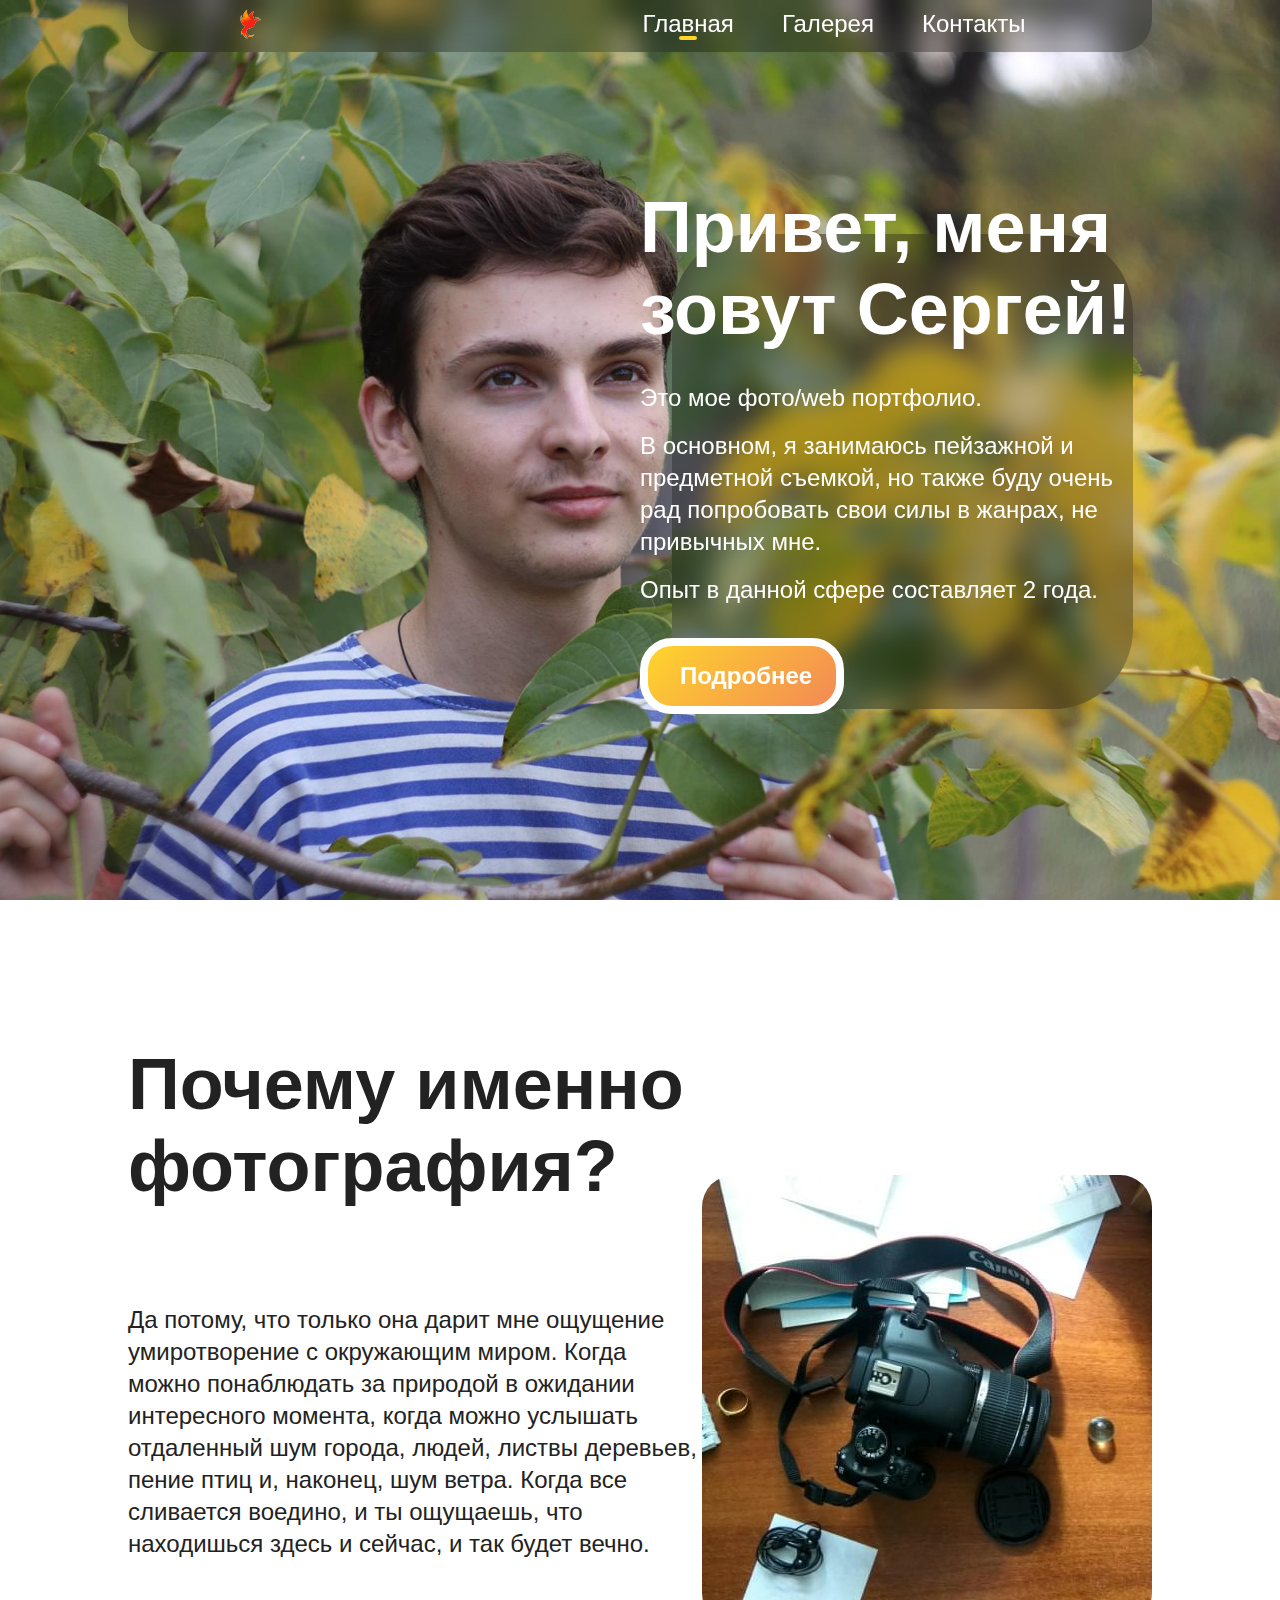
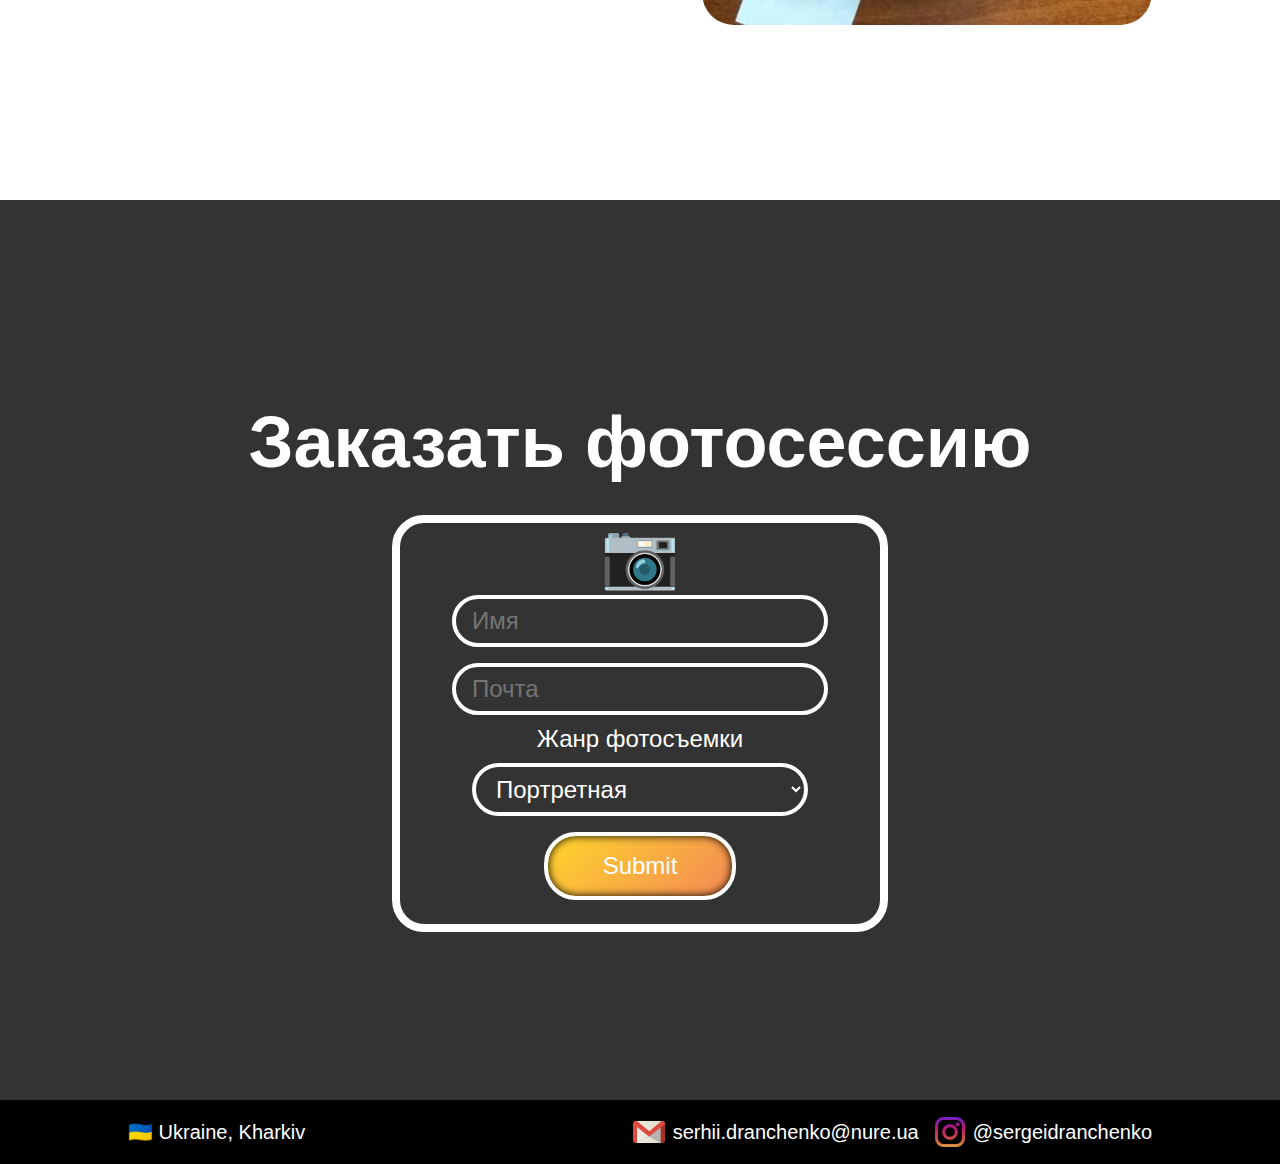
==== index.html @ 02933b22 "Full desktop index.html with one style.css and script.js" ====
<!DOCTYPE html>
<html lang="en">

<head>
    <meta charset="UTF-8">
    <meta http-equiv="X-UA-Compatible" content="IE=edge">
    <meta name="viewport" content="width=device-width, initial-scale=1.0">
    <title>Sergei Dranchenko | Portfolio</title>
    <link rel="stylesheet" href="./src/style/style.css">
    <link rel="stylesheet" href="./src/style/reset.css">
</head>

<body>
    <div class="page">
        <header class="header">
            <div class="container">
                <div class="header--wrap">
                    <div class="header--logo">
                        <img src="./src/img/components/header/logo.png" alt="logo">
                    </div>
                    <nav class="header--nav">
                        <ul class="nav--list">
                            <li class="nav--item"><a href="./index.html">Главная</a>
                                <div class="lol"></div>
                            </li>
                            <li class="nav--item"><a href="./gallery.html">Галерея</a></li>
                            <li class="nav--item"><a href="./contacts.html">Контакты</a></li>
                        </ul>
                    </nav>
                </div>
            </div>
        </header>
        <main class="main">
            <section class="preview">
                <div class="container">
                    <div class="preview--content">
                        <div class="preview--wrap">
                            <div class="preview--title title">
                                <h1>Привет, меня зовут Сергей!</h1>
                            </div>
                            <div class="preview--text">
                                <p>Это мое фото/web портфолио.</p>
                                <p>
                                    В основном, я занимаюсь пейзажной и предметной съемкой, но также буду очень рад
                                    попробовать свои силы в жанрах, не привычных мне.
                                </p>
                                <p>Опыт в данной сфере составляет 2 года.</p>
                            </div>
                            <button class="preview--btn btn">
                                Подробнее
                            </button>
                            <div class="preview--background"></div>
                        </div>
                    </div>
                </div>
            </section>
            <section class="section">
                <div class="container">
                    <div class="section--content content">
                        <div class="section--title title">
                            <h1>Почему именно фотография?</h1>
                        </div>
                        <div class="section--information">
                            <div class="section--text">
                                <p>
                                    Да потому, что только она дарит мне ощущение умиротворение с окружающим миром. Когда
                                    можно понаблюдать за природой в ожидании интересного момента, когда можно услышать
                                    отдаленный шум города, людей, листвы деревьев, пение птиц и, наконец, шум ветра.
                                    Когда все сливается воедино, и ты ощущаешь, что находишься здесь и сейчас, и так
                                    будет вечно.
                                </p>
                            </div>
                            <div class="section--img">
                                <img class="img" src="./src/img/index/canon.jpg" alt="photocamera">
                            </div>
                        </div>
                    </div>
                </div>
            </section>
            <section class="application section">
                <div class="container">
                    <div class="application--content content">
                        <div class="application--title title">
                            <h1>Заказать фотосессию</h1>
                        </div>
                        <div class="application--information">
                            <form action="Post" class="form">
                                <div class="form--img">
                                    <span>📷</span>
                                </div>
                                <input type="text" class="form--item" id="name" placeholder="Имя">
                                <input type="text" class="form--item" id="email" placeholder="Почта">
                                <label for="photoType">Жанр фотосъемки</label>
                                <select class="form--item" name="photoType" id="photoType">
                                    <option value="Portrait" selected="">Портретная</option>
                                    <option value="Commercial">Рекламная</option>
                                    <option value="Family">Семейная</option>
                                    <option value="Wedding">Свадебная</option>
                                    <option value="Product-Food">Предмнетная / Фуд</option>
                                    <option value="Architectural">Архитектурная</option>
                                    <option value="Landscape">Пейзажная</option>
                                    <option value="Pet">Домашние питомцы</option>
                                </select>
                                <input type="submit" class="form--item">
                            </form>
                        </div>
                    </div>
                </div>
            </section>
        </main>
        <footer class="footer">
            <div class="container">
                <div class="footer--wrap">
                    <div class="footer--location">
                        <span>🇺🇦 Ukraine, Kharkiv</span>
                    </div>
                    <div class="footer--social">
                        <a href="mailto:serhii.dranchenko@nure.ua?subject=Заказ%20фотосесии" class="social--item">
                            <img src="./src/img/components/footer/gmail1.png" alt="gmail">
                            <span>serhii.dranchenko@nure.ua</span>
                        </a>
                        <a href="https://www.instagram.com/sergeidranchenko/" class="social--item">
                            <img src="./src/img/components/footer/instagram1.png" alt="instagram">
                            <span>@sergeidranchenko</span>
                        </a>


                    </div>
                </div>
            </div>
        </footer>
    </div>
</body>
<script src="./src/script/script.js"></script>

</html>
---- src/style/style.css ----
/* Page */
.page {
    position: relative;
    font-family: -apple-system, BlinkMacSystemFont, Segoe UI, Roboto, Oxygen, Ubuntu, Cantarell, Open Sans, Helvetica Neue, sans-serif;
    font-size: 1.5rem;
    /* color: black; */
    line-height: 2rem;
}

/* Constants */
.container {
    width: 80%;
    margin: 0 auto;
}

.content {
    padding: 4rem 0 2rem 0;
}

.section {
    min-height: 100vh;
    display: flex;
    align-items: center;
}

.title {
    font-size: 4.5rem;
    font-weight: 700;
    /* margin-bottom: 3rem; */
    line-height: normal;
}

.btn {
    color: inherit;
    font-weight: 600;
    width: 12.75rem;
    background: none;
    border: 0.5rem solid white;
    border-radius: 2rem;
    padding: 1rem 2rem;
}

a {
    color: inherit;
    text-decoration: none;
}

.img {
    border-radius: 2rem;
}

.lol {
    position: relative;
    height: 0.25rem;
    border-radius: 2rem;
    opacity: 1;
    margin: -0.25rem auto 0;
    width: 20%;
    background: #FFD52C;

    transition: all 0.3s cubic-bezier(0.72, -0.26, 0.3, 1.25);
}

/* Header */
.header {
    z-index: 1;
    position: fixed;
    width: 80%;
    left: 10%;
    border-radius: 0 0 2rem 2rem;
    background: rgba(0, 0, 0, 0.25);
    backdrop-filter: blur(0.75rem);
}

.header--wrap {
    display: flex;
    flex-direction: row;
    justify-content: space-between;
    align-items: center;
    margin: 0.25rem 0 0.5rem 0;
}

.header--nav {
    color: white;
}

.nav--list {
    display: flex;
    flex-direction: row;
}

.nav--item {
    position: relative;
    margin: 0 1.5rem;

    transition: all 0.3s linear;
}

.nav--item:hover {
    color: #FFD52C;
}

.nav--item:hover>.lol {
    width: 100%;
}

/* .nav--item:hover::after {
    opacity: 1;
    width: 100%;
}

.nav--item::after {
    position: absolute;
    content: ' ';
    height: 0.25rem;
    bottom: 0;
    left: 0;
    border-radius: 2rem;
    opacity: 0;
    width: 0%;
    background: #FFD52C;

    transition: all 0.3s linear;
} */

/* Content */
/* Preview */
.preview {
    min-height: 100vh;
    display: flex;
    align-items: center;
    background-image: url("../img/index/main.jpg");
    background-repeat: no-repeat;
    background-attachment: fixed;
    background-size: cover;
    background-position: 50%;

    color: white;
}

.preview--content {
    width: 100%;
    height: 100%;
    display: flex;
    align-items: center;
    justify-content: flex-end;
}

.preview--wrap {
    z-index: 0;
    position: relative;
    width: 32rem;
}

/* Experiment */
.preview--wrap::after {
    content: ' ';
    color: black;
    background: rgba(0, 0, 0, 0.25);
    border-radius: 5rem;
}

.preview--background {
    z-index: -1;
    position: absolute;
    top: 3rem;
    left: 2rem;
    height: 90%;
    width: 90%;
    color: black;
    background: rgba(0, 0, 0, 0.25);
    border-radius: 5rem;
    backdrop-filter: blur(0.75rem);
    transition: all 0.1s ease;
}

.preview--text {
    margin: 2rem 0;
}

.preview--text>p {
    margin: 1rem 0;
}

.preview--btn {
    background: linear-gradient(316deg, #e46f4b, #e73c7e, #FFD52C);
    background-size: 400% 400%;
    animation: gradient 15s ease infinite;
    /* -webkit-transition: background 0.8s linear, width 0.5s cubic-bezier(0.74, -0.37, 0.53, 0.96);
    transition: background 0.8s linear, width 0.5s cubic-bezier(0.74, -0.37, 0.53, 0.96); */
    transition: width 0.5s cubic-bezier(0.74, -0.37, 0.53, 0.96);
    ;
}

.preview--btn:hover {
    /* background: #FFD52C; */
    width: 80%;
}

/* Section */
.section--title {
    margin-bottom: 2rem;
}

.section--information {
    display: flex;
    flex-direction: row;
    justify-content: space-around;
    align-items: center;
}

.section--text {
    position: relative;
    top: -2rem;
}

.section--img {
    position: relative;
    top: -4rem;
}

/* Application */
.application {
    color: white;
    background-color: #333333;
}

.application--title {
    margin-bottom: 2rem;
    text-align: center;
}

.form {
    position: relative;
    margin: 0 auto;
    /* width: 60%; */
    width: 30rem;
    display: flex;
    flex-direction: column;
    align-items: center;
    padding: 1rem 0;
    border: 0.5rem solid white;
    border-radius: 2rem;
}

.form--img {
    height: 3rem;
    font-size: 4rem;
    transition: all 0.3s ease-in-out;
}

.form--img:hover {
    transform: rotate(15deg);
}

.form--item {
    width: 70%;
    margin: 0.5rem 0;
    padding: 0.5rem 1rem;
}

.form>input,
.form>select {
    color: inherit;
    background: transparent;
    border: 0.25rem solid white;
    border-radius: 2rem;
}

.form--item:last-child {
    width: 40%;
    padding: 1rem 0;
    background: linear-gradient(316deg, #e46f4b, #e73c7e, #FFD52C);
    background-size: 400% 400%;
    animation: gradient 15s ease infinite;
    transition: border 0.8s linear;
    box-shadow: inset 0 0 0.5rem #000;
}

@keyframes gradient {
    0% {
        background-position: 0% 50%;
    }

    50% {
        background-position: 100% 50%;
    }

    100% {
        background-position: 0% 50%;
    }
}

.form--item:last-child:hover {
    border: 0.25rem solid #FFD52C;
}

/* Footer */
.footer {
    color: white;
    font-size: 1.25rem;
    background: #000;
}

.footer--wrap {
    display: flex;
    flex-direction: row;
    justify-content: space-between;
    align-items: center;
    padding: 1rem 0;
}

.footer--social {
    display: flex;
    flex-direction: row;
    align-items: center;
}

.social--item {
    display: flex;
    align-items: center;
    margin-left: 1rem;
}

.social--item>img {
    margin-right: 0.5rem;
}
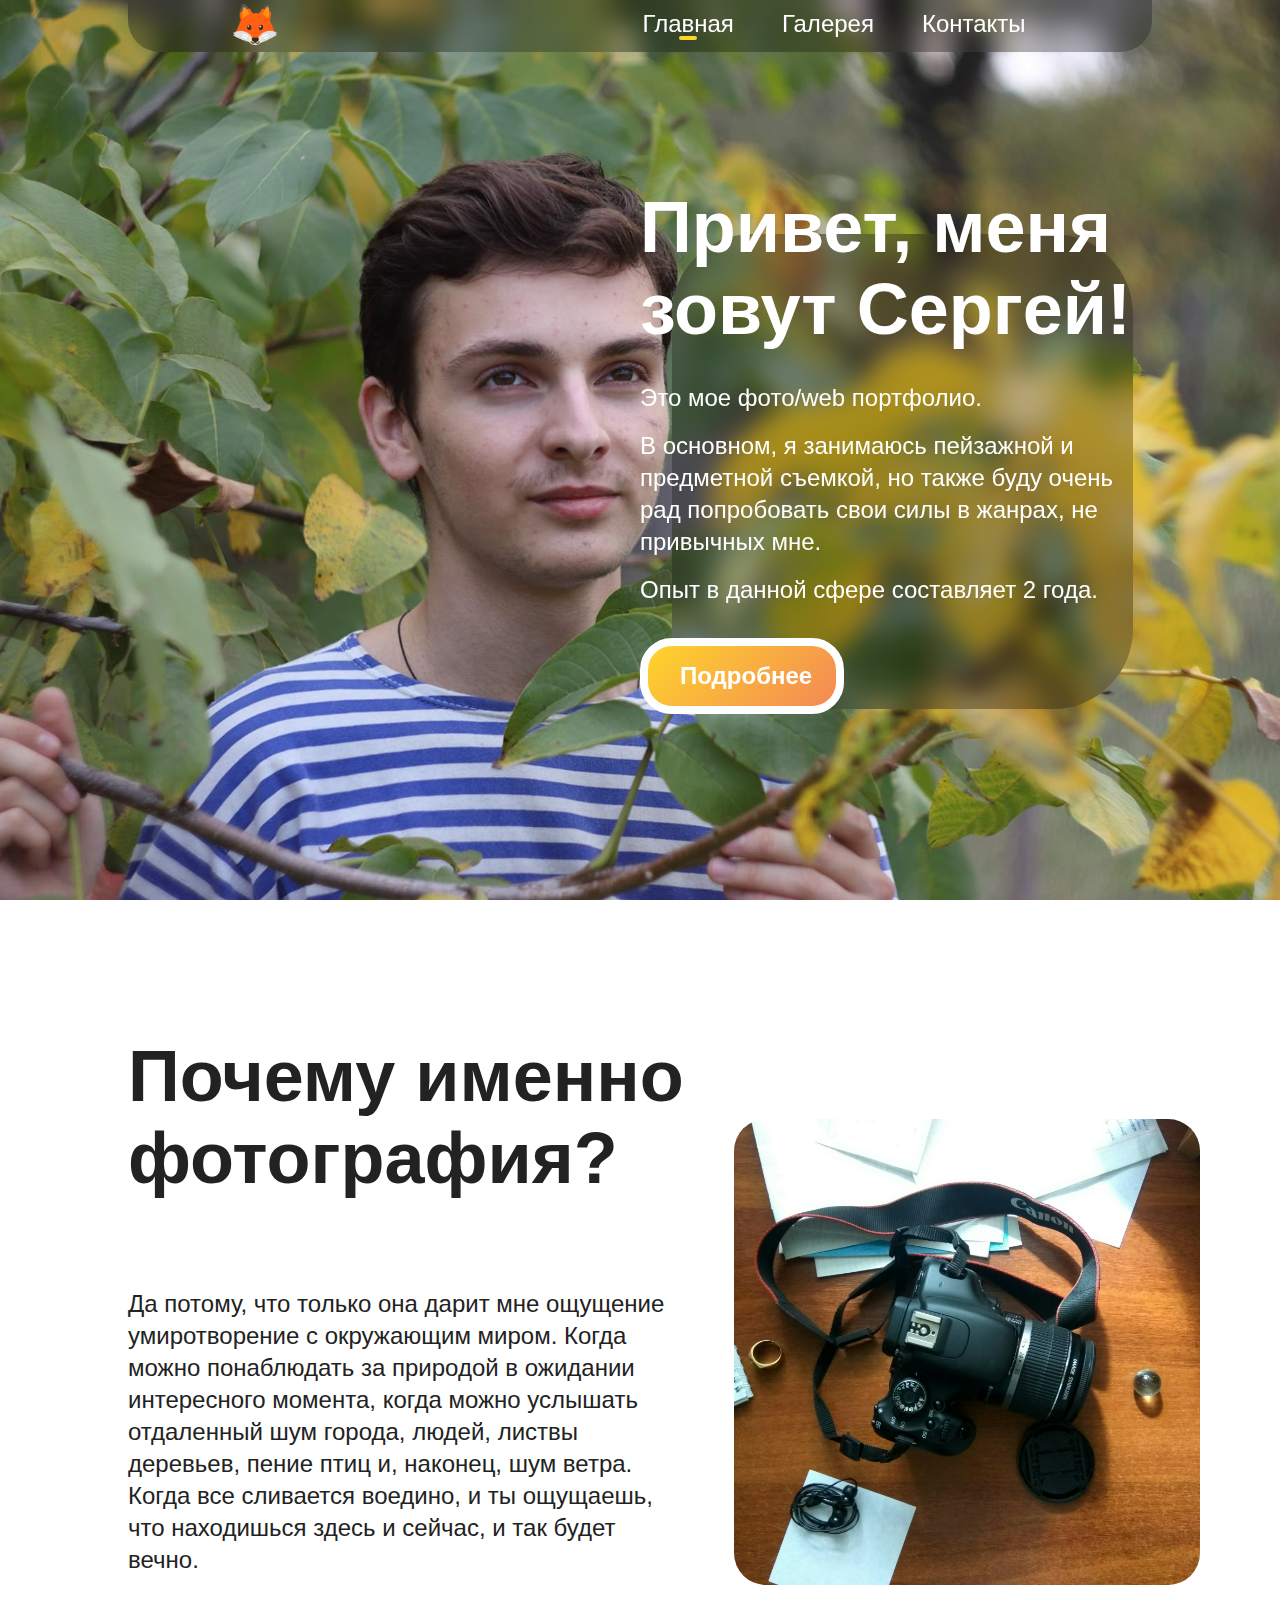
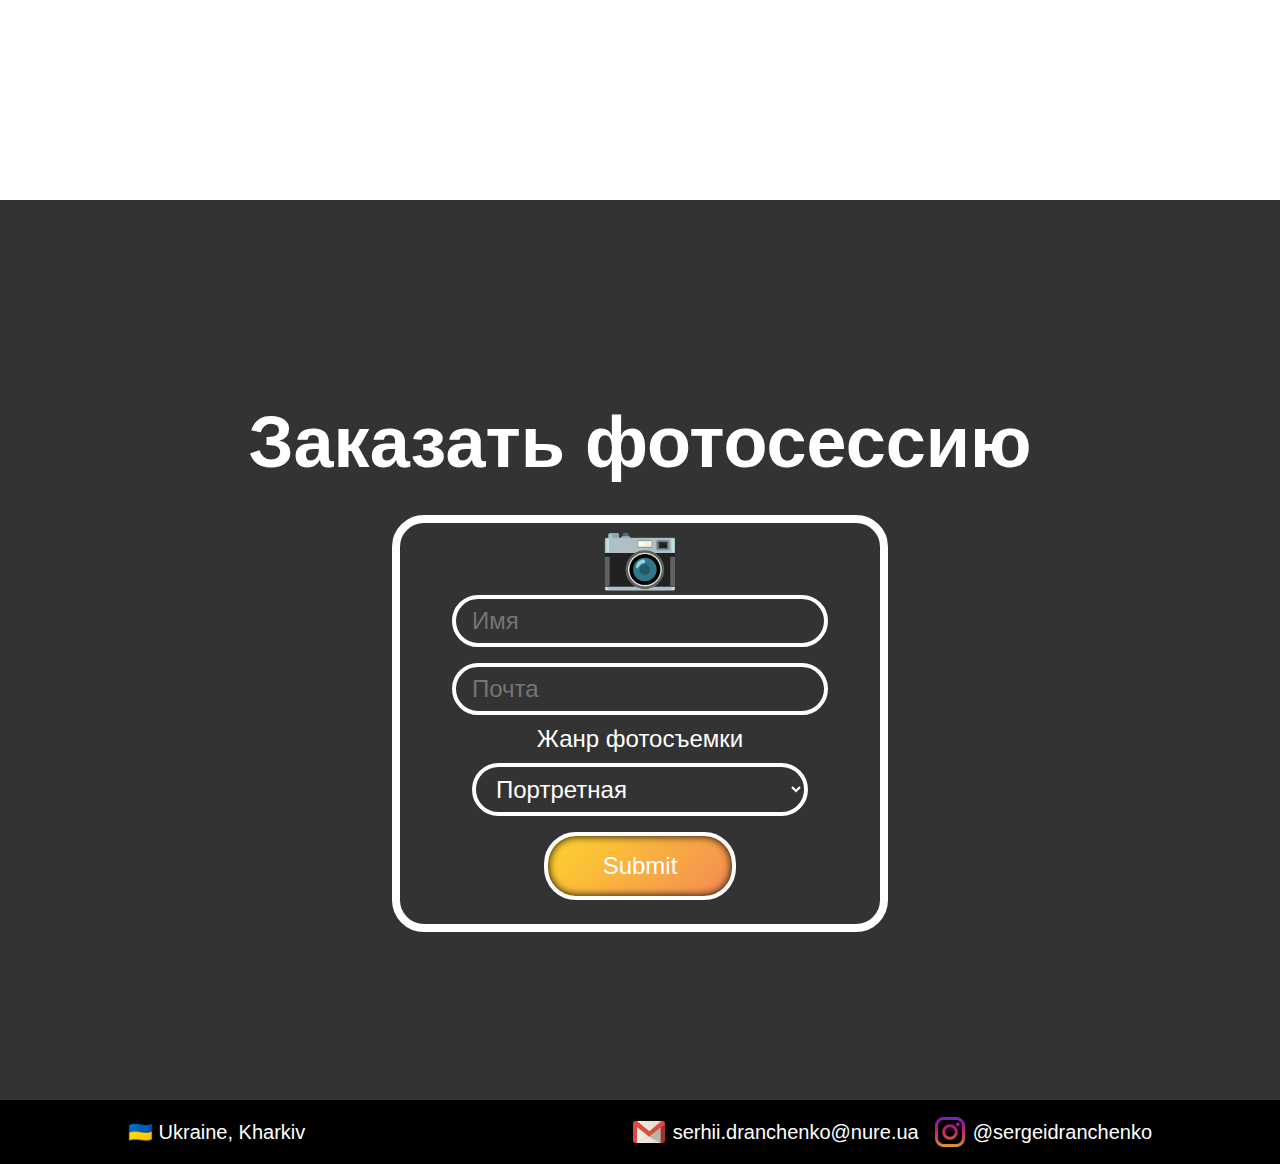
==== commit c374ef63: "1. Divide style.css on groups(components & *.html) 2. Create "Gallery" page 3. Add "Clock" pet-proje" ====
--- a/index.html
+++ b/index.html
@@ -6,8 +6,14 @@
     <meta http-equiv="X-UA-Compatible" content="IE=edge">
     <meta name="viewport" content="width=device-width, initial-scale=1.0">
     <title>Sergei Dranchenko | Portfolio</title>
-    <link rel="stylesheet" href="./src/style/style.css">
+    <link rel="stylesheet" href="./src/style/index.css">
     <link rel="stylesheet" href="./src/style/reset.css">
+    <link rel="stylesheet" href="./src/style/constants.css">
+    <link rel="stylesheet" href="./src/style/header.css">
+    <link rel="stylesheet" href="./src/style/footer.css">
+    <link rel="stylesheet" href="./src/style/section.css">
+    <link rel="stylesheet" href="./src/style/application.css">
+    <link rel="stylesheet" href="./src/style/animations.css">
 </head>
 
 <body>
@@ -16,12 +22,13 @@
             <div class="container">
                 <div class="header--wrap">
                     <div class="header--logo">
-                        <img src="./src/img/components/header/logo.png" alt="logo">
+                        <p>🦊</p>
                     </div>
                     <nav class="header--nav">
                         <ul class="nav--list">
-                            <li class="nav--item"><a href="./index.html">Главная</a>
-                                <div class="lol"></div>
+                            <li class="nav--item">
+                                <a href="./index.html">Главная</a>
+                                <div class="current"></div>
                             </li>
                             <li class="nav--item"><a href="./gallery.html">Галерея</a></li>
                             <li class="nav--item"><a href="./contacts.html">Контакты</a></li>
--- a/src/style/index.css
+++ b/src/style/index.css
@@ -0,0 +1,62 @@
+/* Content */
+/* Preview */
+.preview {
+    min-height: 100vh;
+    display: flex;
+    align-items: center;
+    background-image: url("../img/index/main.jpg");
+    background-repeat: no-repeat;
+    background-attachment: fixed;
+    background-size: cover;
+    background-position: 50%;
+
+    color: white;
+}
+
+.preview--content {
+    width: 100%;
+    height: 100%;
+    display: flex;
+    align-items: center;
+    justify-content: flex-end;
+}
+
+.preview--wrap {
+    z-index: 0;
+    position: relative;
+    width: 32rem;
+}
+
+.preview--background {
+    z-index: -1;
+    position: absolute;
+    top: 3rem;
+    left: 2rem;
+    height: 90%;
+    width: 90%;
+    color: black;
+    background: rgba(0, 0, 0, 0.25);
+    border-radius: 5rem;
+    backdrop-filter: blur(0.75rem);
+    transition: all 0.1s ease;
+}
+
+.preview--text {
+    margin: 2rem 0;
+}
+
+.preview--text>p {
+    margin: 1rem 0;
+}
+
+.preview--btn {
+    width: 12.75rem;
+    background: linear-gradient(316deg, #e46f4b, #e73c7e, #FFD52C);
+    background-size: 400% 400%;
+    animation: gradient 15s ease infinite;
+    transition: width 0.5s cubic-bezier(0.74, -0.37, 0.53, 0.96);
+}
+
+.preview--btn:hover {
+    width: 80%;
+}--- a/src/style/constants.css
+++ b/src/style/constants.css
@@ -0,0 +1,56 @@
+/* Page */
+.page {
+    position: relative;
+    font-family: -apple-system, BlinkMacSystemFont, Segoe UI, Roboto, Oxygen, Ubuntu, Cantarell, Open Sans, Helvetica Neue, sans-serif;
+    font-size: 1.5rem;
+    line-height: 2rem;
+}
+
+/* Constants */
+.container {
+    width: 80%;
+    margin: 0 auto;
+}
+
+.content {
+    padding: 4rem 0 2rem 0;
+}
+
+.title {
+    font-size: 4.5rem;
+    font-weight: 700;
+    /* margin-bottom: 3rem; */
+    line-height: normal;
+}
+
+.btn {
+    color: inherit;
+    font-weight: 600;
+    border: 0.5rem solid white;
+    border-radius: 2rem;
+    padding: 1rem 2rem;
+}
+
+a {
+    color: inherit;
+    text-decoration: none;
+}
+
+.img {
+    border-radius: 2rem;
+    width: 100%;
+    height: 100%;
+    object-fit: contain;
+}
+
+.current {
+    position: relative;
+    height: 0.25rem;
+    border-radius: 2rem;
+    opacity: 1;
+    margin: -0.25rem auto 0;
+    width: 20%;
+    background: #FFD52C;
+
+    transition: all 0.3s cubic-bezier(0.72, -0.26, 0.3, 1.25);
+}--- a/src/style/header.css
+++ b/src/style/header.css
@@ -0,0 +1,47 @@
+/* Header */
+.header {
+    z-index: 1;
+    position: fixed;
+    width: 80%;
+    left: 10%;
+    border-radius: 0 0 2rem 2rem;
+    background: rgba(0, 0, 0, 0.25);
+    backdrop-filter: blur(0.75rem);
+}
+
+.header--wrap {
+    display: flex;
+    flex-direction: row;
+    justify-content: space-between;
+    align-items: center;
+    margin: 0.25rem 0 0.5rem 0;
+}
+
+.header--logo>p {
+    padding: 0.25rem 0;
+    font-size: 2.5rem;
+}
+
+.header--nav {
+    color: white;
+}
+
+.nav--list {
+    display: flex;
+    flex-direction: row;
+}
+
+.nav--item {
+    position: relative;
+    margin: 0 1.5rem;
+
+    transition: all 0.3s linear;
+}
+
+.nav--item:hover {
+    color: #FFD52C;
+}
+
+.nav--item:hover>.current {
+    width: 100%;
+}--- a/src/style/footer.css
+++ b/src/style/footer.css
@@ -0,0 +1,30 @@
+/* Footer */
+.footer {
+    color: white;
+    font-size: 1.25rem;
+    background: #000;
+}
+
+.footer--wrap {
+    display: flex;
+    flex-direction: row;
+    justify-content: space-between;
+    align-items: center;
+    padding: 1rem 0;
+}
+
+.footer--social {
+    display: flex;
+    flex-direction: row;
+    align-items: center;
+}
+
+.social--item {
+    display: flex;
+    align-items: center;
+    margin-left: 1rem;
+}
+
+.social--item>img {
+    margin-right: 0.5rem;
+}--- a/src/style/section.css
+++ b/src/style/section.css
@@ -0,0 +1,28 @@
+/* Section */
+.section {
+    min-height: 100vh;
+    display: flex;
+    align-items: center;
+}
+
+.section--title {
+    margin-bottom: 2rem;
+}
+
+.section--information {
+    display: flex;
+    flex-direction: row;
+    justify-content: space-around;
+    align-items: center;
+}
+
+.section--text {
+    position: relative;
+    top: -2rem;
+}
+
+.section--img {
+    position: relative;
+    top: -7rem;
+    left: 3rem;
+}--- a/src/style/application.css
+++ b/src/style/application.css
@@ -0,0 +1,61 @@
+/* Application */
+.application {
+    color: white;
+    background-color: #333333;
+}
+
+.application--title {
+    margin-bottom: 2rem;
+    text-align: center;
+}
+
+.form {
+    position: relative;
+    margin: 0 auto;
+    /* width: 60%; */
+    width: 30rem;
+    display: flex;
+    flex-direction: column;
+    align-items: center;
+    padding: 1rem 0;
+    border: 0.5rem solid white;
+    border-radius: 2rem;
+}
+
+.form--img {
+    height: 3rem;
+    font-size: 4rem;
+    transition: all 0.3s ease-in-out;
+}
+
+.form--img:hover {
+    transform: rotate(15deg);
+}
+
+.form--item {
+    width: 70%;
+    margin: 0.5rem 0;
+    padding: 0.5rem 1rem;
+}
+
+.form>input,
+.form>select {
+    color: inherit;
+    background: transparent;
+    border: 0.25rem solid white;
+    border-radius: 2rem;
+}
+
+.form--item:last-child {
+    width: 40%;
+    padding: 1rem 0;
+    background: linear-gradient(316deg, #e46f4b, #e73c7e, #FFD52C);
+    background-size: 400% 400%;
+    animation: gradient 15s ease infinite;
+    transition: border 0.8s linear;
+    box-shadow: inset 0 0 0.5rem #000;
+}
+
+.form--item:last-child:hover {
+    border: 0.25rem solid #FFD52C;
+}--- a/src/style/animations.css
+++ b/src/style/animations.css
@@ -0,0 +1,13 @@
+@keyframes gradient {
+    0% {
+        background-position: 0% 50%;
+    }
+
+    50% {
+        background-position: 100% 50%;
+    }
+
+    100% {
+        background-position: 0% 50%;
+    }
+}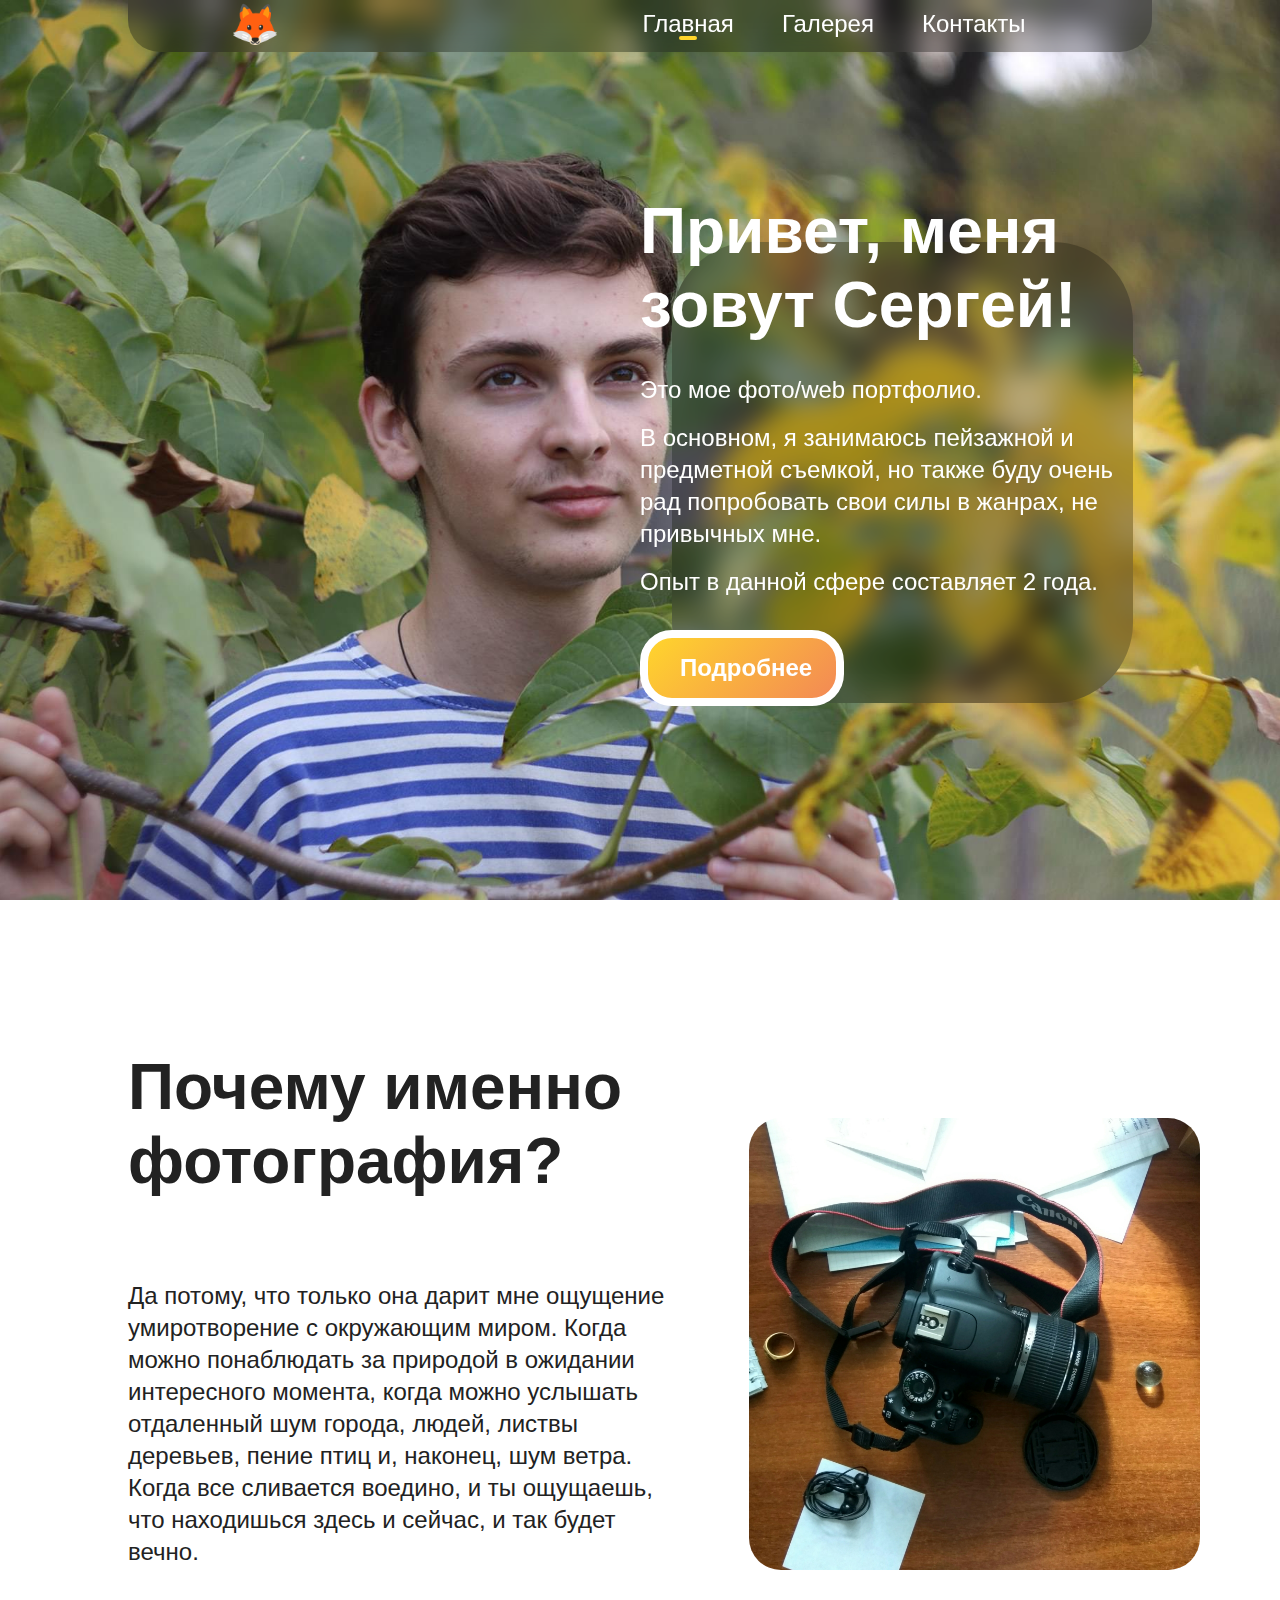
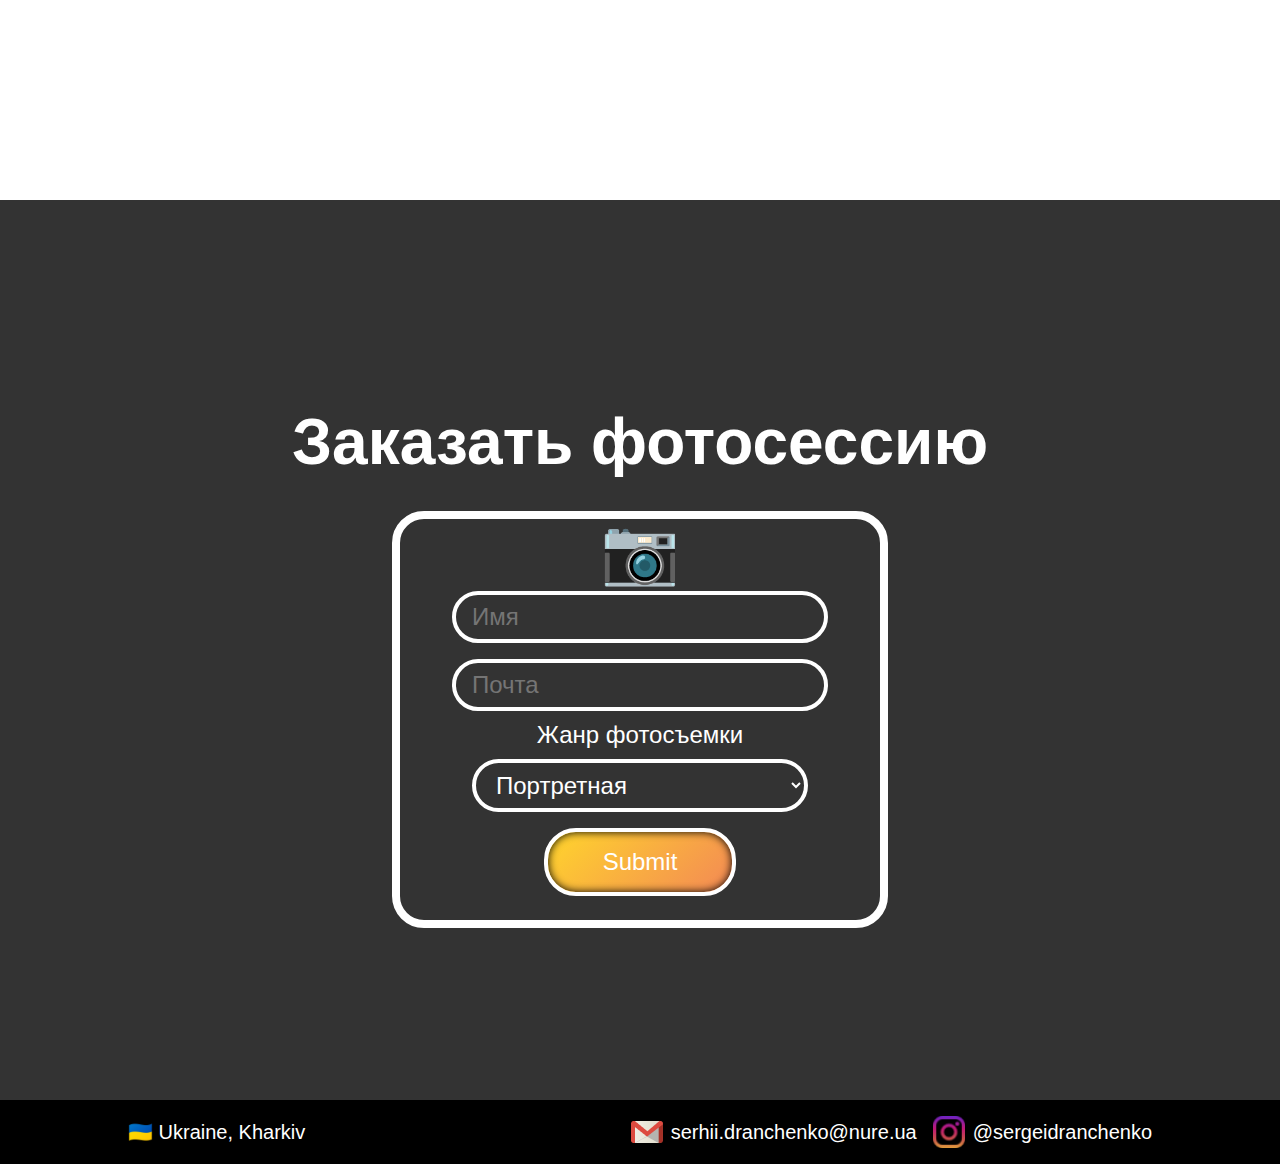
==== commit 0945ffc6: "1. Add icon to *.html 2. Finish application--affirmation style" ====
--- a/index.html
+++ b/index.html
@@ -6,6 +6,8 @@
     <meta http-equiv="X-UA-Compatible" content="IE=edge">
     <meta name="viewport" content="width=device-width, initial-scale=1.0">
     <title>Sergei Dranchenko | Portfolio</title>
+    <link rel="icon"
+        href="data:image/svg+xml,<svg xmlns=%22http://www.w3.org/2000/svg%22 viewBox=%220 0 100 100%22><text y=%22.9em%22 font-size=%2290%22>🦊</text></svg>">
     <link rel="stylesheet" href="./src/style/index.css">
     <link rel="stylesheet" href="./src/style/reset.css">
     <link rel="stylesheet" href="./src/style/constants.css">
@@ -65,7 +67,7 @@
                 <div class="container">
                     <div class="section--content content">
                         <div class="section--title title">
-                            <h1>Почему именно фотография?</h1>
+                            <h1>Почему именно<br>фотография?</h1>
                         </div>
                         <div class="section--information">
                             <div class="section--text">
@@ -87,29 +89,31 @@
             <section class="application section">
                 <div class="container">
                     <div class="application--content content">
-                        <div class="application--title title">
-                            <h1>Заказать фотосессию</h1>
-                        </div>
-                        <div class="application--information">
-                            <form action="Post" class="form">
-                                <div class="form--img">
-                                    <span>📷</span>
-                                </div>
-                                <input type="text" class="form--item" id="name" placeholder="Имя">
-                                <input type="text" class="form--item" id="email" placeholder="Почта">
-                                <label for="photoType">Жанр фотосъемки</label>
-                                <select class="form--item" name="photoType" id="photoType">
-                                    <option value="Portrait" selected="">Портретная</option>
-                                    <option value="Commercial">Рекламная</option>
-                                    <option value="Family">Семейная</option>
-                                    <option value="Wedding">Свадебная</option>
-                                    <option value="Product-Food">Предмнетная / Фуд</option>
-                                    <option value="Architectural">Архитектурная</option>
-                                    <option value="Landscape">Пейзажная</option>
-                                    <option value="Pet">Домашние питомцы</option>
-                                </select>
-                                <input type="submit" class="form--item">
-                            </form>
+                        <div class="application--wrap">
+                            <div class="application--title title">
+                                <h1>Заказать фотосессию</h1>
+                            </div>
+                            <div class="application--information">
+                                <form action="Post" class="form">
+                                    <div class="form--img">
+                                        <span>📷</span>
+                                    </div>
+                                    <input type="text" class="form--item" id="name" placeholder="Имя">
+                                    <input type="text" class="form--item" id="email" placeholder="Почта">
+                                    <label for="photoType">Жанр фотосъемки</label>
+                                    <select class="form--item" name="photoType" id="photoType">
+                                        <option value="Portrait" selected="">Портретная</option>
+                                        <option value="Commercial">Рекламная</option>
+                                        <option value="Family">Семейная</option>
+                                        <option value="Wedding">Свадебная</option>
+                                        <option value="Product-Food">Предмнетная / Фуд</option>
+                                        <option value="Architectural">Архитектурная</option>
+                                        <option value="Landscape">Пейзажная</option>
+                                        <option value="Pet">Домашние питомцы</option>
+                                    </select>
+                                    <input type="submit" class="form--item">
+                                </form>
+                            </div>
                         </div>
                     </div>
                 </div>
--- a/src/style/index.css
+++ b/src/style/index.css
@@ -24,7 +24,8 @@
 .preview--wrap {
     z-index: 0;
     position: relative;
-    width: 32rem;
+    width: 50%;
+    min-width: 32rem;
 }
 
 .preview--background {
--- a/src/style/constants.css
+++ b/src/style/constants.css
@@ -17,9 +17,9 @@
 }
 
 .title {
-    font-size: 4.5rem;
+    font-size: 4rem;
     font-weight: 700;
-    /* margin-bottom: 3rem; */
+    margin-bottom: 2rem;
     line-height: normal;
 }
 
--- a/src/style/header.css
+++ b/src/style/header.css
@@ -20,6 +20,7 @@
 .header--logo>p {
     padding: 0.25rem 0;
     font-size: 2.5rem;
+    cursor: default;
 }
 
 .header--nav {
--- a/src/style/footer.css
+++ b/src/style/footer.css
@@ -26,5 +26,6 @@
 }
 
 .social--item>img {
+    width: 2rem;
     margin-right: 0.5rem;
 }--- a/src/style/section.css
+++ b/src/style/section.css
@@ -5,24 +5,22 @@
     align-items: center;
 }
 
-.section--title {
-    margin-bottom: 2rem;
-}
-
 .section--information {
     display: flex;
     flex-direction: row;
-    justify-content: space-around;
+    justify-content: space-evenly;
     align-items: center;
 }
 
 .section--text {
     position: relative;
     top: -2rem;
+    margin-right: 2rem;
 }
 
 .section--img {
     position: relative;
     top: -7rem;
     left: 3rem;
+    max-width: 60vh;
 }--- a/src/style/application.css
+++ b/src/style/application.css
@@ -4,16 +4,34 @@
     background-color: #333333;
 }
 
+.application--content {
+    position: relative;
+    display: flex;
+    flex-direction: row;
+    justify-content: center;
+    align-items: center;
+}
+
+.application--back {
+    position: absolute;
+    top: 2rem;
+    left: 0;
+    font-size: 3rem;
+    transition: all 0.5s ease;
+}
+
+.application--back:hover {
+    transform: translateX(-0.5rem);
+}
+
 .application--title {
-    margin-bottom: 2rem;
     text-align: center;
 }
 
 .form {
     position: relative;
     margin: 0 auto;
-    /* width: 60%; */
-    width: 30rem;
+    max-width: 30rem;
     display: flex;
     flex-direction: column;
     align-items: center;
@@ -58,4 +76,25 @@
 
 .form--item:last-child:hover {
     border: 0.25rem solid #FFD52C;
+}
+
+/* Affirmation */
+.application--affirmation {
+    display: flex;
+    flex-direction: column;
+    justify-content: center;
+    width: 25rem;
+    margin: 1rem 2rem 0 0;
+    position: relative;
+    background: white;
+    border: 1rem solid white;
+    box-shadow: inset 2px 2px 20px rgb(0 0 0 / 55%), 2px 2px 40px 5px #000;
+    color: black;
+    font-size: 1.25rem;
+    font-weight: 500;
+    padding: 1rem 1.5rem;
+}
+
+.application--affirmation>p {
+    margin: 1rem 0;
 }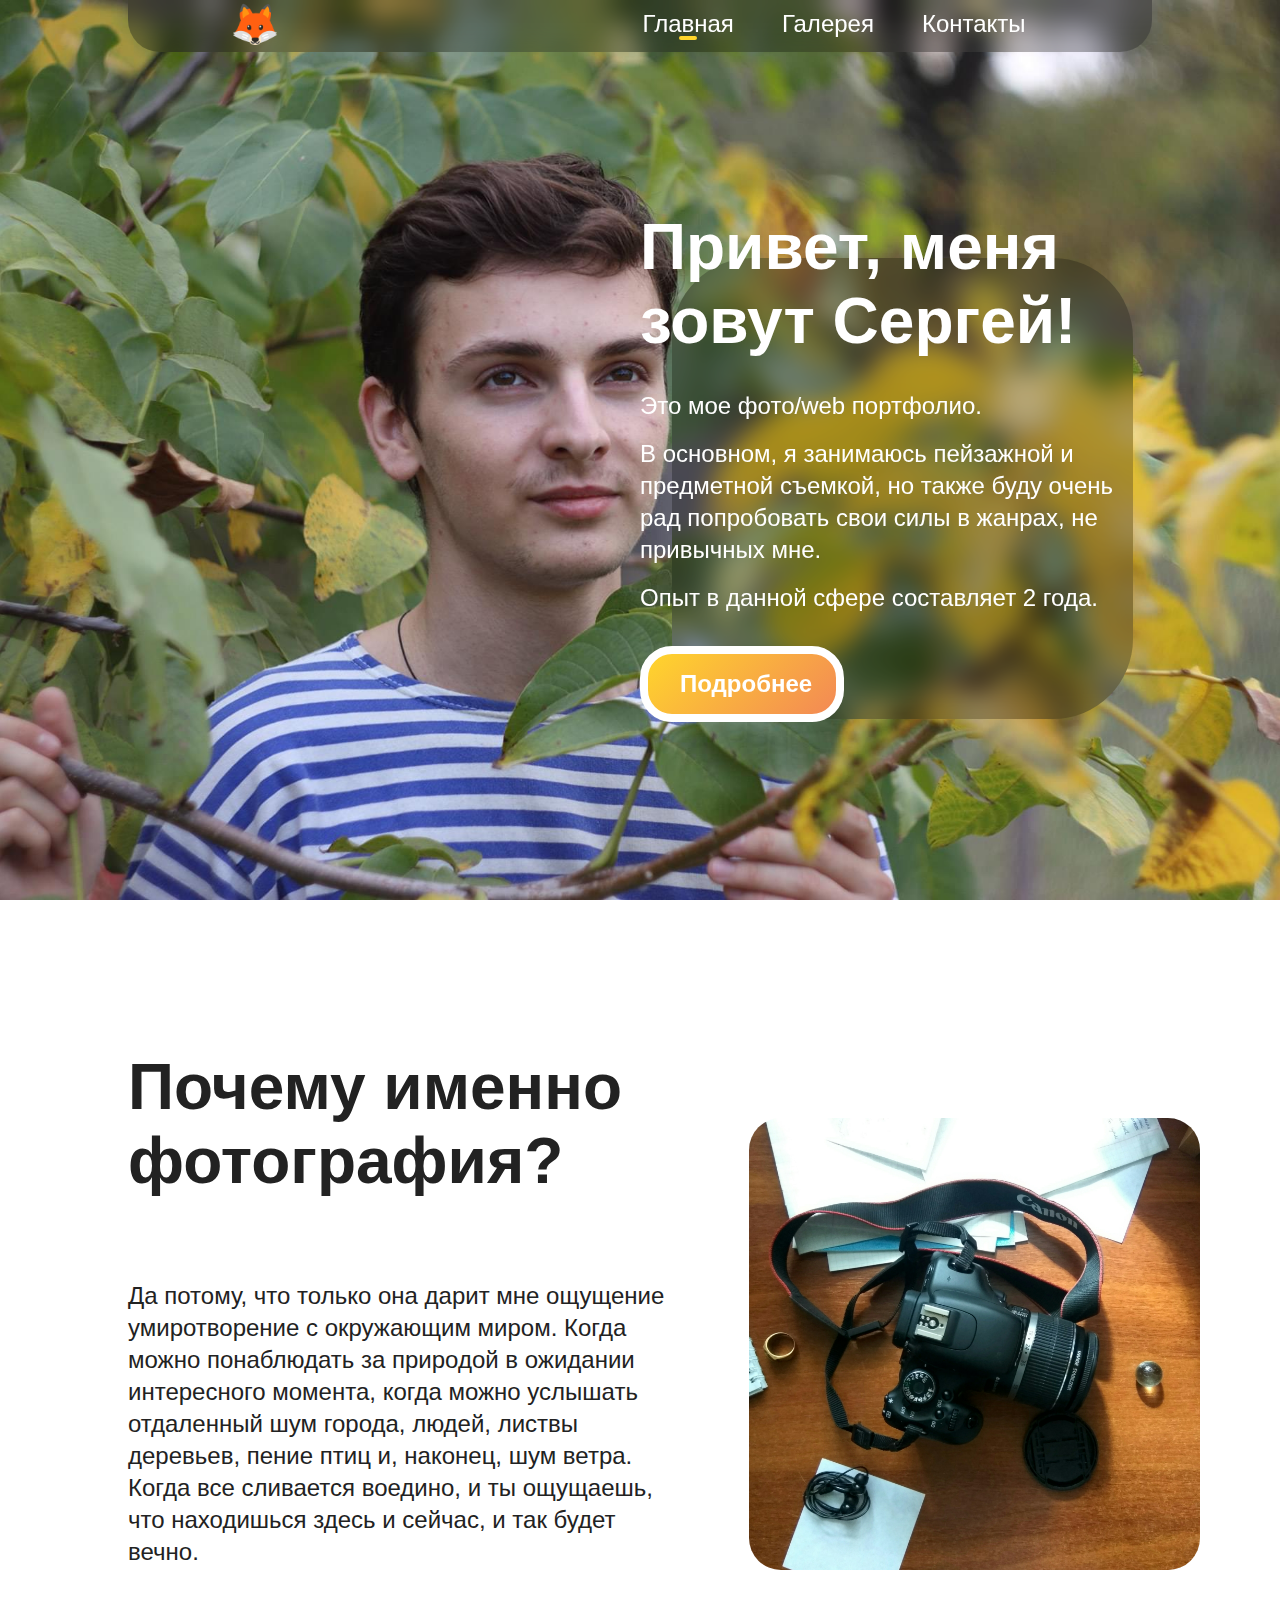
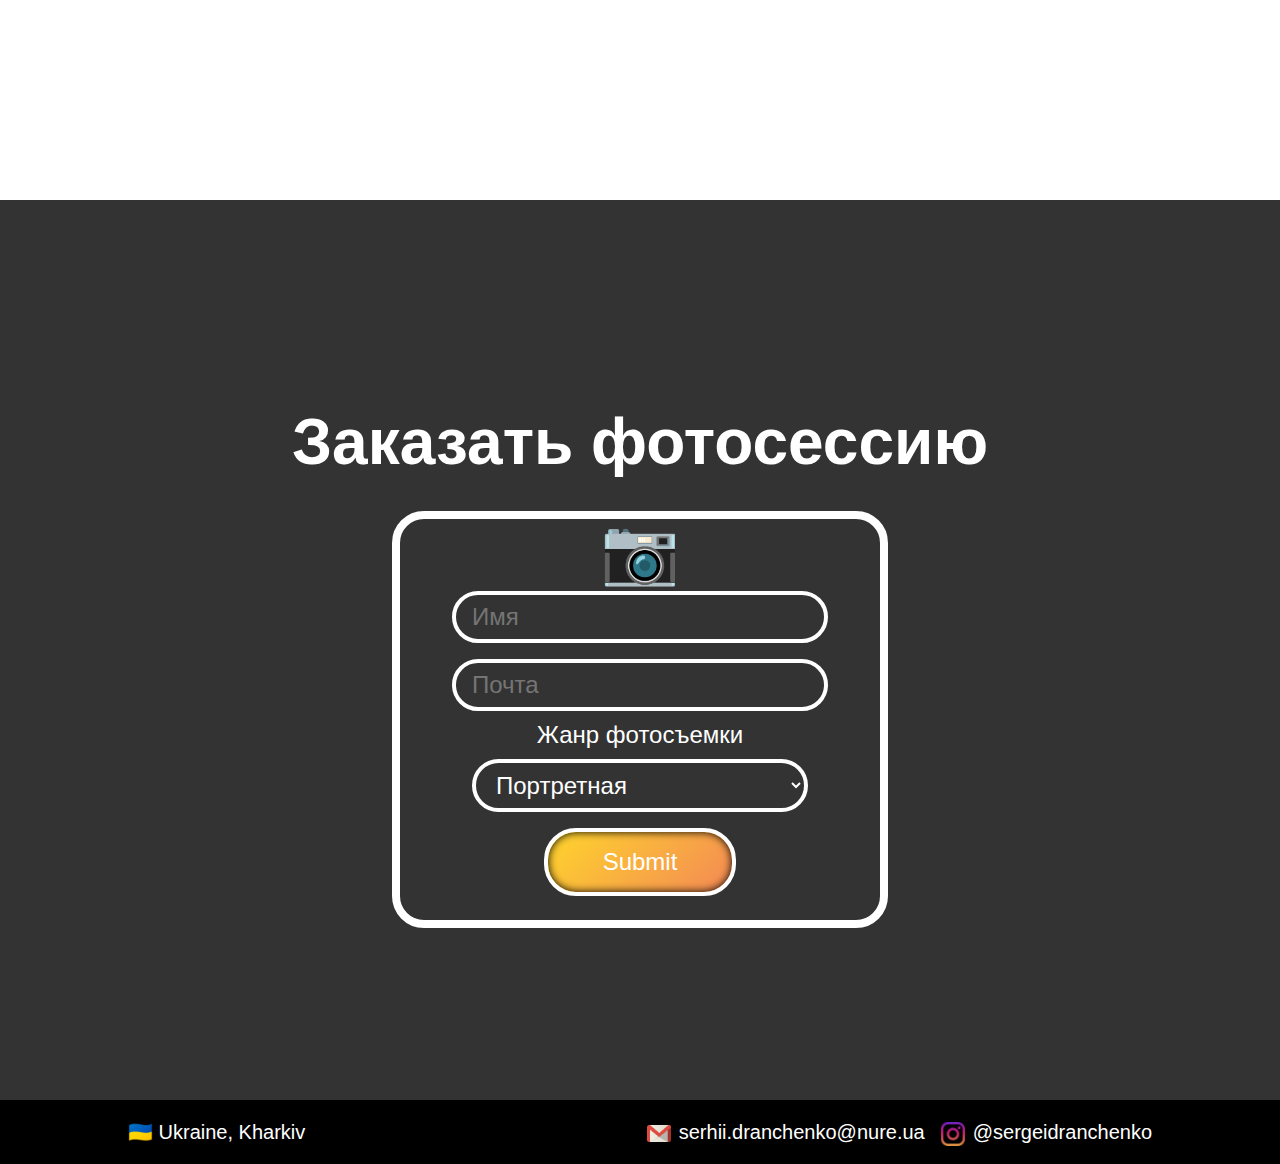
==== commit df68741b: "1. Rewrite footer (add flex to first item to shrink) 2. Improve section--img behaviour on resize" ====
--- a/index.html
+++ b/index.html
@@ -42,7 +42,7 @@
         <main class="main">
             <section class="preview">
                 <div class="container">
-                    <div class="preview--content">
+                    <div class="preview--content content">
                         <div class="preview--wrap">
                             <div class="preview--title title">
                                 <h1>Привет, меня зовут Сергей!</h1>
@@ -122,20 +122,20 @@
         <footer class="footer">
             <div class="container">
                 <div class="footer--wrap">
-                    <div class="footer--location">
+                    <div class="footer--item">
                         <span>🇺🇦 Ukraine, Kharkiv</span>
                     </div>
-                    <div class="footer--social">
+                    <div class="footer--item">
                         <a href="mailto:serhii.dranchenko@nure.ua?subject=Заказ%20фотосесии" class="social--item">
                             <img src="./src/img/components/footer/gmail1.png" alt="gmail">
                             <span>serhii.dranchenko@nure.ua</span>
                         </a>
+                    </div>
+                    <div class="footer--item">
                         <a href="https://www.instagram.com/sergeidranchenko/" class="social--item">
                             <img src="./src/img/components/footer/instagram1.png" alt="instagram">
                             <span>@sergeidranchenko</span>
                         </a>
-
-
                     </div>
                 </div>
             </div>
--- a/src/style/footer.css
+++ b/src/style/footer.css
@@ -13,7 +13,7 @@
     padding: 1rem 0;
 }
 
-.footer--social {
+/* .footer--social {
     display: flex;
     flex-direction: row;
     align-items: center;
@@ -23,9 +23,18 @@
     display: flex;
     align-items: center;
     margin-left: 1rem;
+} */
+
+.footer--item:first-child {
+    flex: 1;
+    margin-left: 0;
 }
 
-.social--item>img {
-    width: 2rem;
-    margin-right: 0.5rem;
+.footer--item {
+    margin-left: 1rem;
+}
+
+.footer--item>a>img {
+    width: 1.5rem;
+    margin-right: 0.15rem;
 }--- a/src/style/section.css
+++ b/src/style/section.css
@@ -23,4 +23,5 @@
     top: -7rem;
     left: 3rem;
     max-width: 60vh;
+    min-width: 30vw;
 }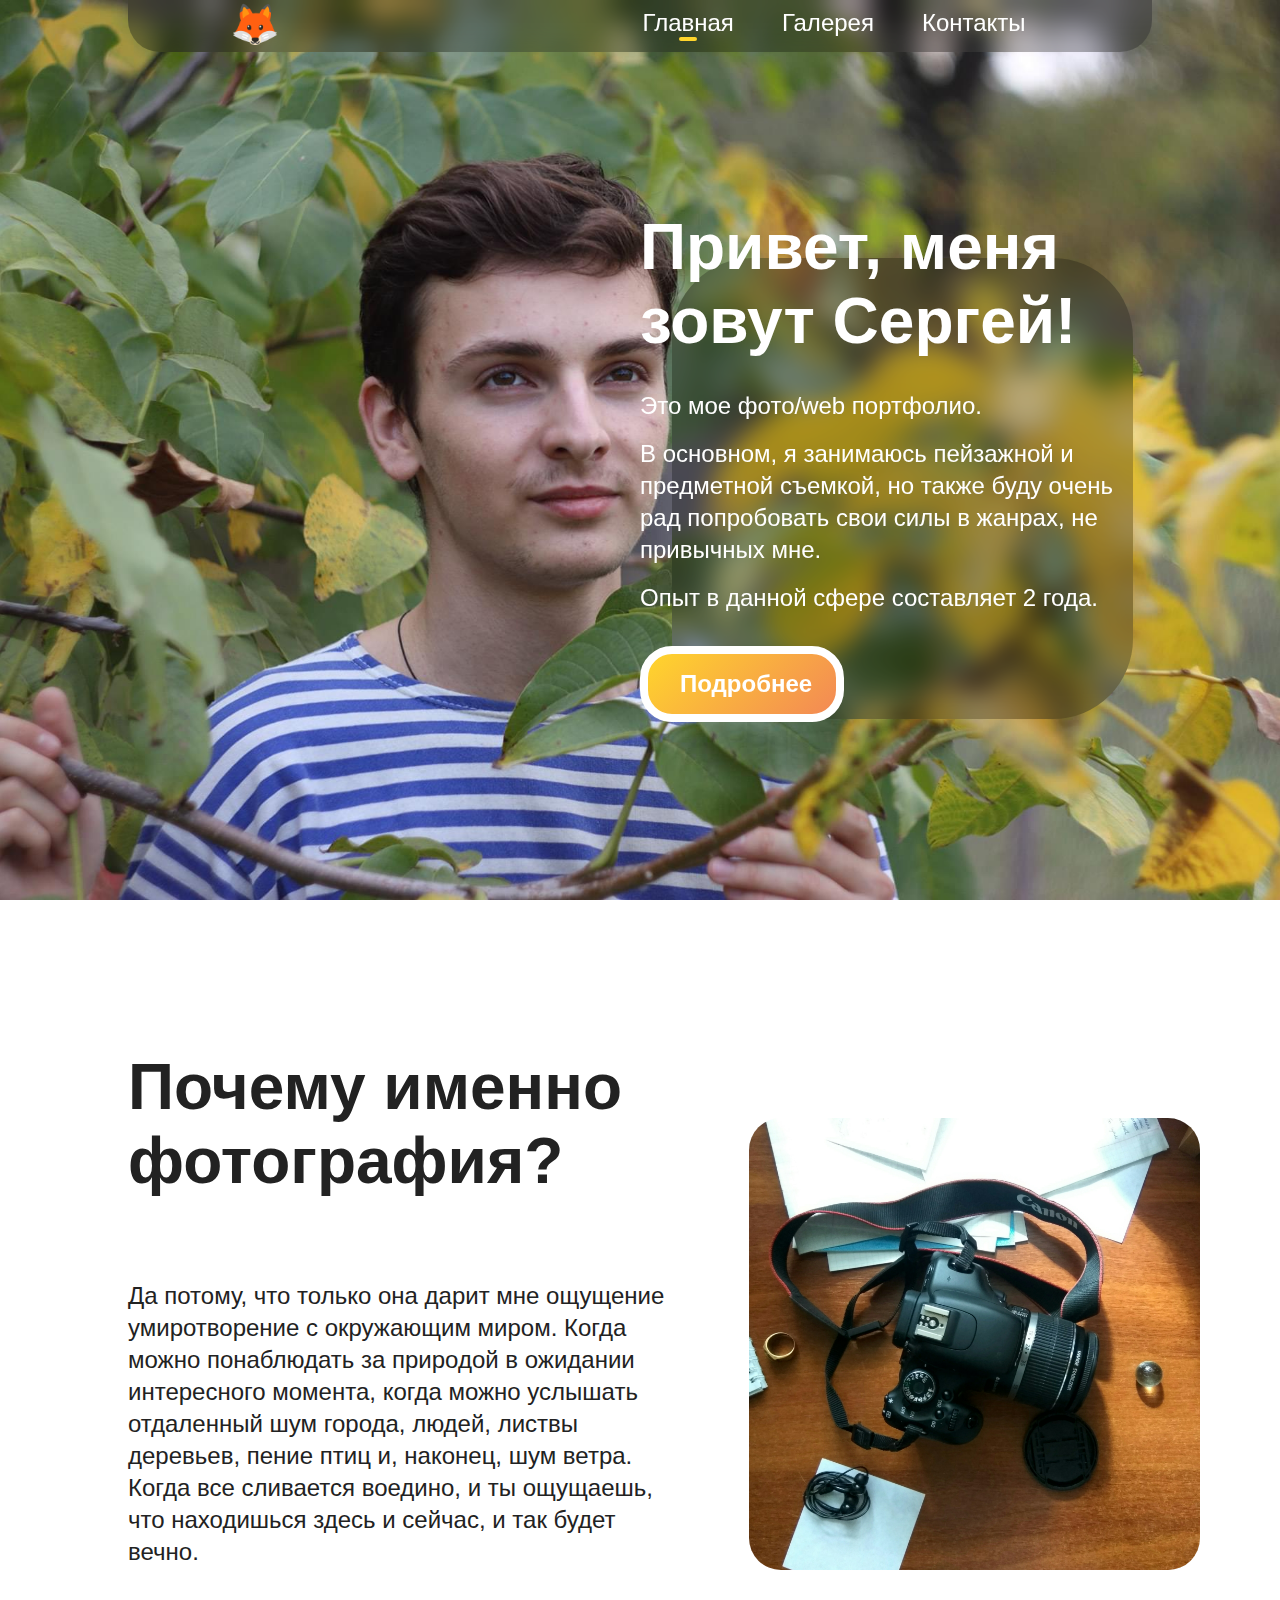
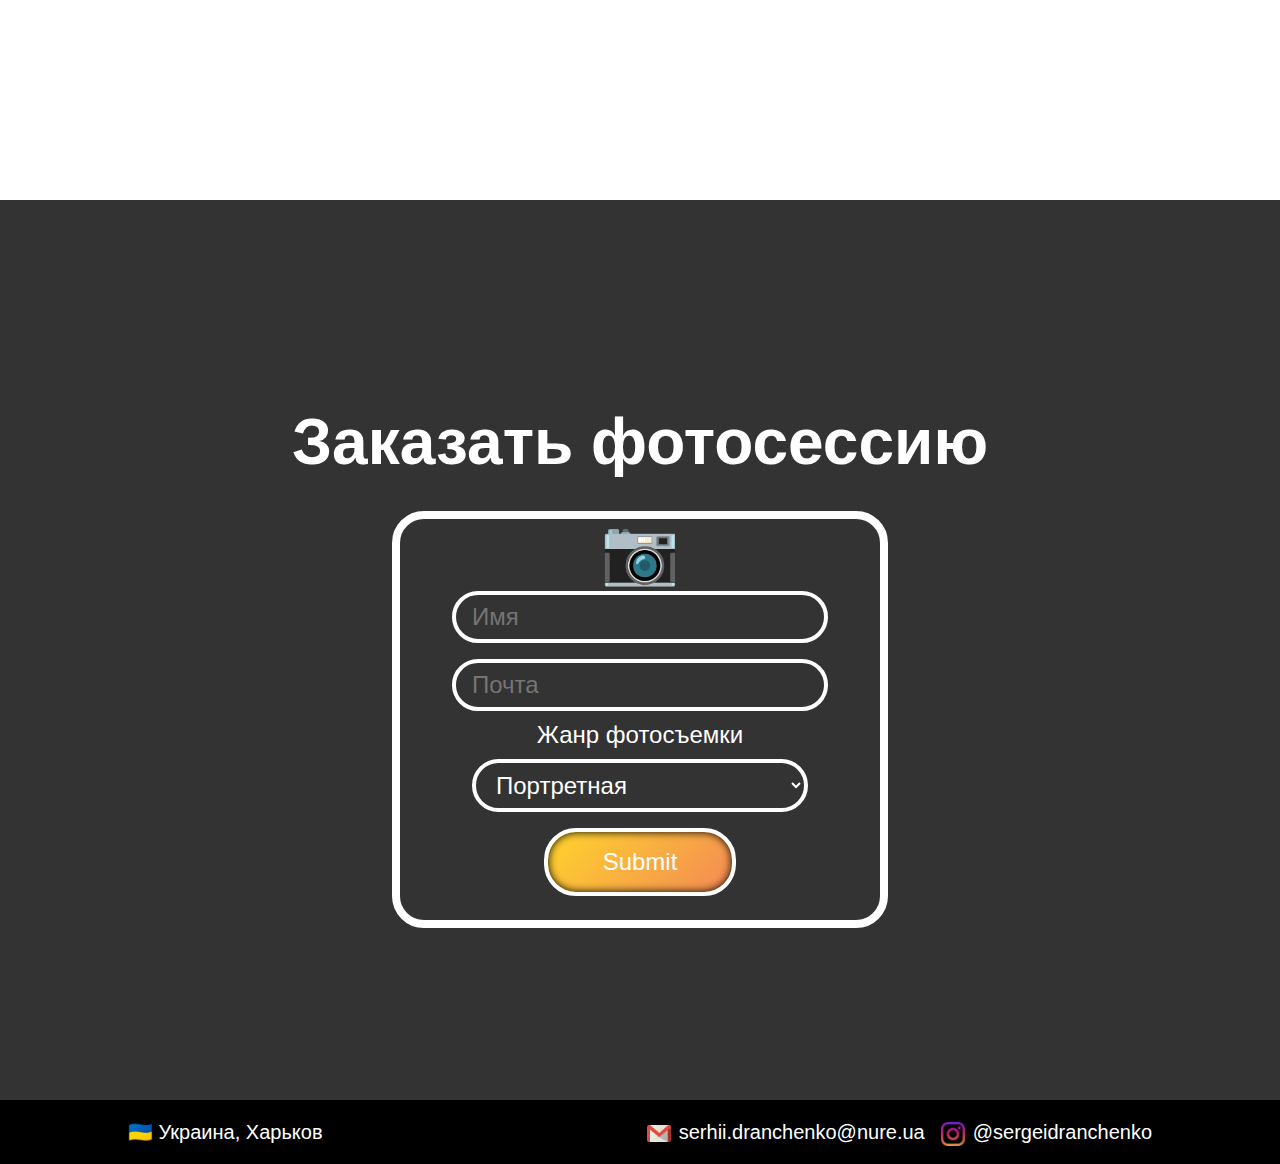
==== commit 34a71e75: "1. Changed footer place from Eng to Ru 2. Add work-zone section to list of projects in gallery-web.h" ====
--- a/index.html
+++ b/index.html
@@ -123,7 +123,7 @@
             <div class="container">
                 <div class="footer--wrap">
                     <div class="footer--item">
-                        <span>🇺🇦 Ukraine, Kharkiv</span>
+                        <span>🇺🇦 Украина, Харьков</span>
                     </div>
                     <div class="footer--item">
                         <a href="mailto:serhii.dranchenko@nure.ua?subject=Заказ%20фотосесии" class="social--item">
--- a/src/style/constants.css
+++ b/src/style/constants.css
@@ -14,6 +14,12 @@
 
 .content {
     padding: 4rem 0 2rem 0;
+}
+
+.section {
+    min-height: 100vh;
+    display: flex;
+    align-items: center;
 }
 
 .title {
@@ -48,7 +54,7 @@
     height: 0.25rem;
     border-radius: 2rem;
     opacity: 1;
-    margin: -0.25rem auto 0;
+    margin: -0.15rem auto 0;
     width: 20%;
     background: #FFD52C;
 
--- a/src/style/header.css
+++ b/src/style/header.css
@@ -36,7 +36,7 @@
     position: relative;
     margin: 0 1.5rem;
 
-    transition: all 0.3s linear;
+    transition: all 0.3s ease-in-out;
 }
 
 .nav--item:hover {
--- a/src/style/section.css
+++ b/src/style/section.css
@@ -1,10 +1,4 @@
 /* Section */
-.section {
-    min-height: 100vh;
-    display: flex;
-    align-items: center;
-}
-
 .section--information {
     display: flex;
     flex-direction: row;
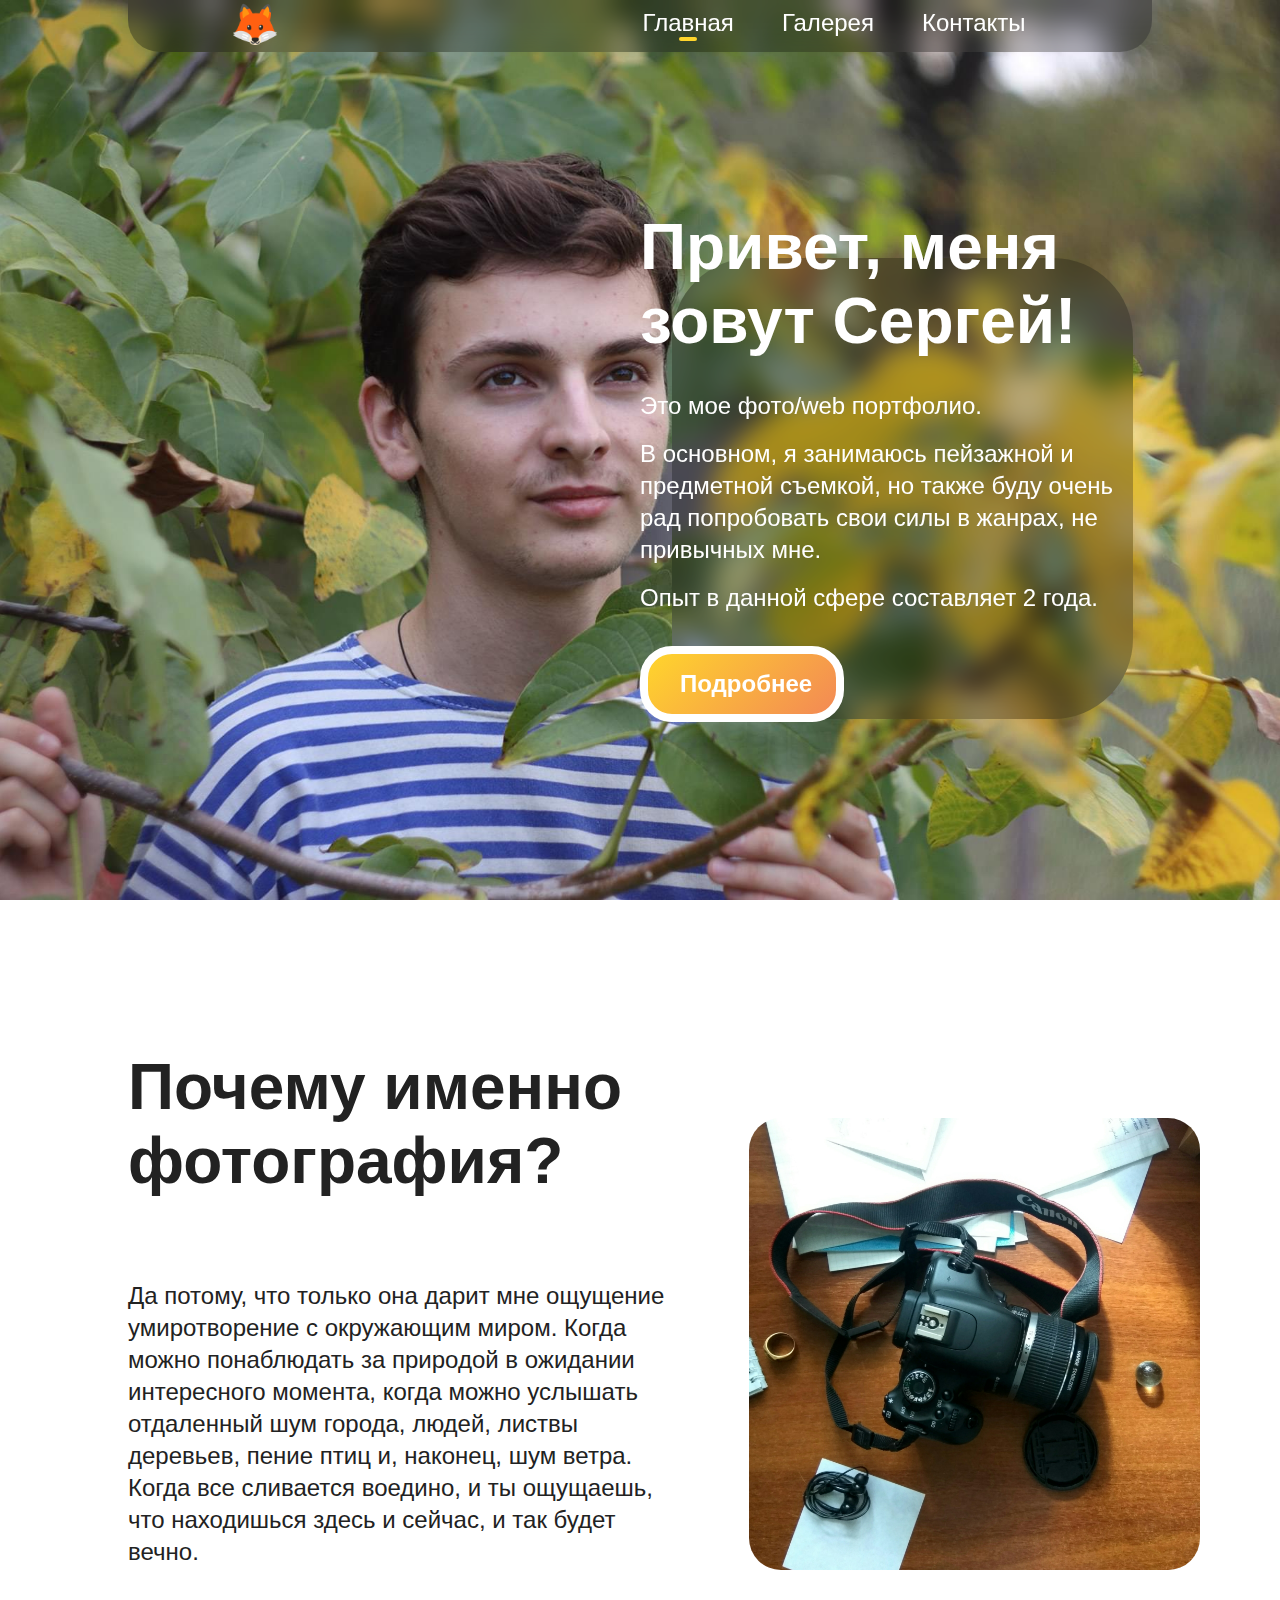
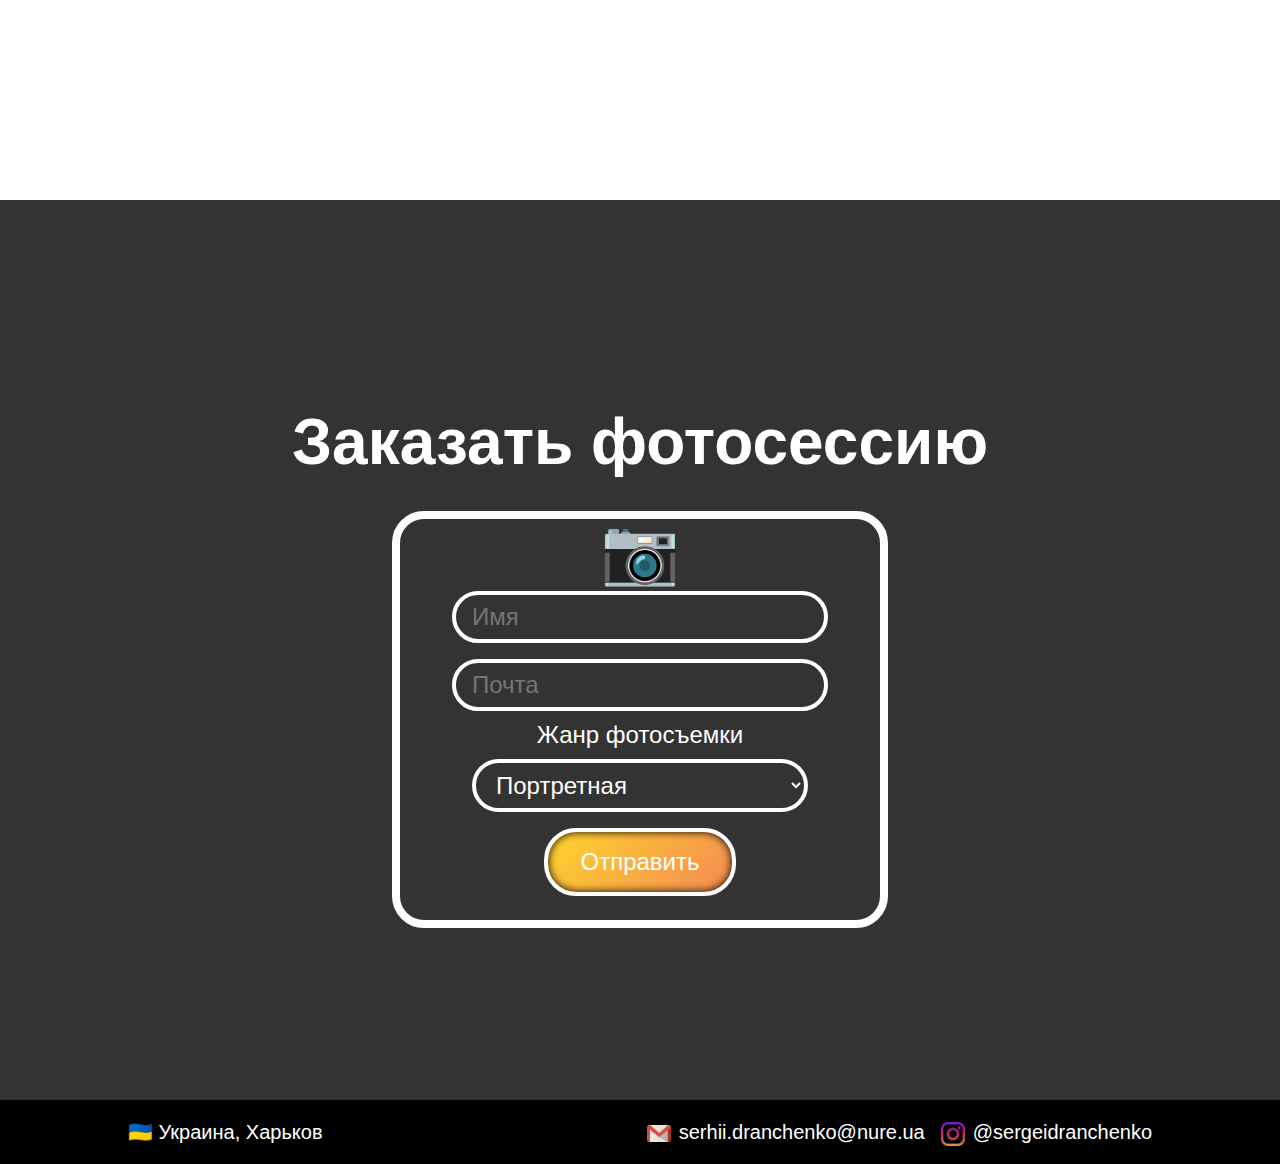
==== commit ca60d3bc: "1. swap input to button in form 2. rewrite project-card in gallery-web" ====
--- a/index.html
+++ b/index.html
@@ -111,7 +111,7 @@
                                         <option value="Landscape">Пейзажная</option>
                                         <option value="Pet">Домашние питомцы</option>
                                     </select>
-                                    <input type="submit" class="form--item">
+                                    <button class="form--item">Отправить</button>
                                 </form>
                             </div>
                         </div>
--- a/src/style/application.css
+++ b/src/style/application.css
@@ -32,6 +32,7 @@
     position: relative;
     margin: 0 auto;
     max-width: 30rem;
+    min-width: 28rem;
     display: flex;
     flex-direction: column;
     align-items: center;
@@ -58,6 +59,13 @@
 
 .form>input,
 .form>select {
+    color: inherit;
+    background: transparent;
+    border: 0.25rem solid white;
+    border-radius: 2rem;
+}
+
+.form>button {
     color: inherit;
     background: transparent;
     border: 0.25rem solid white;
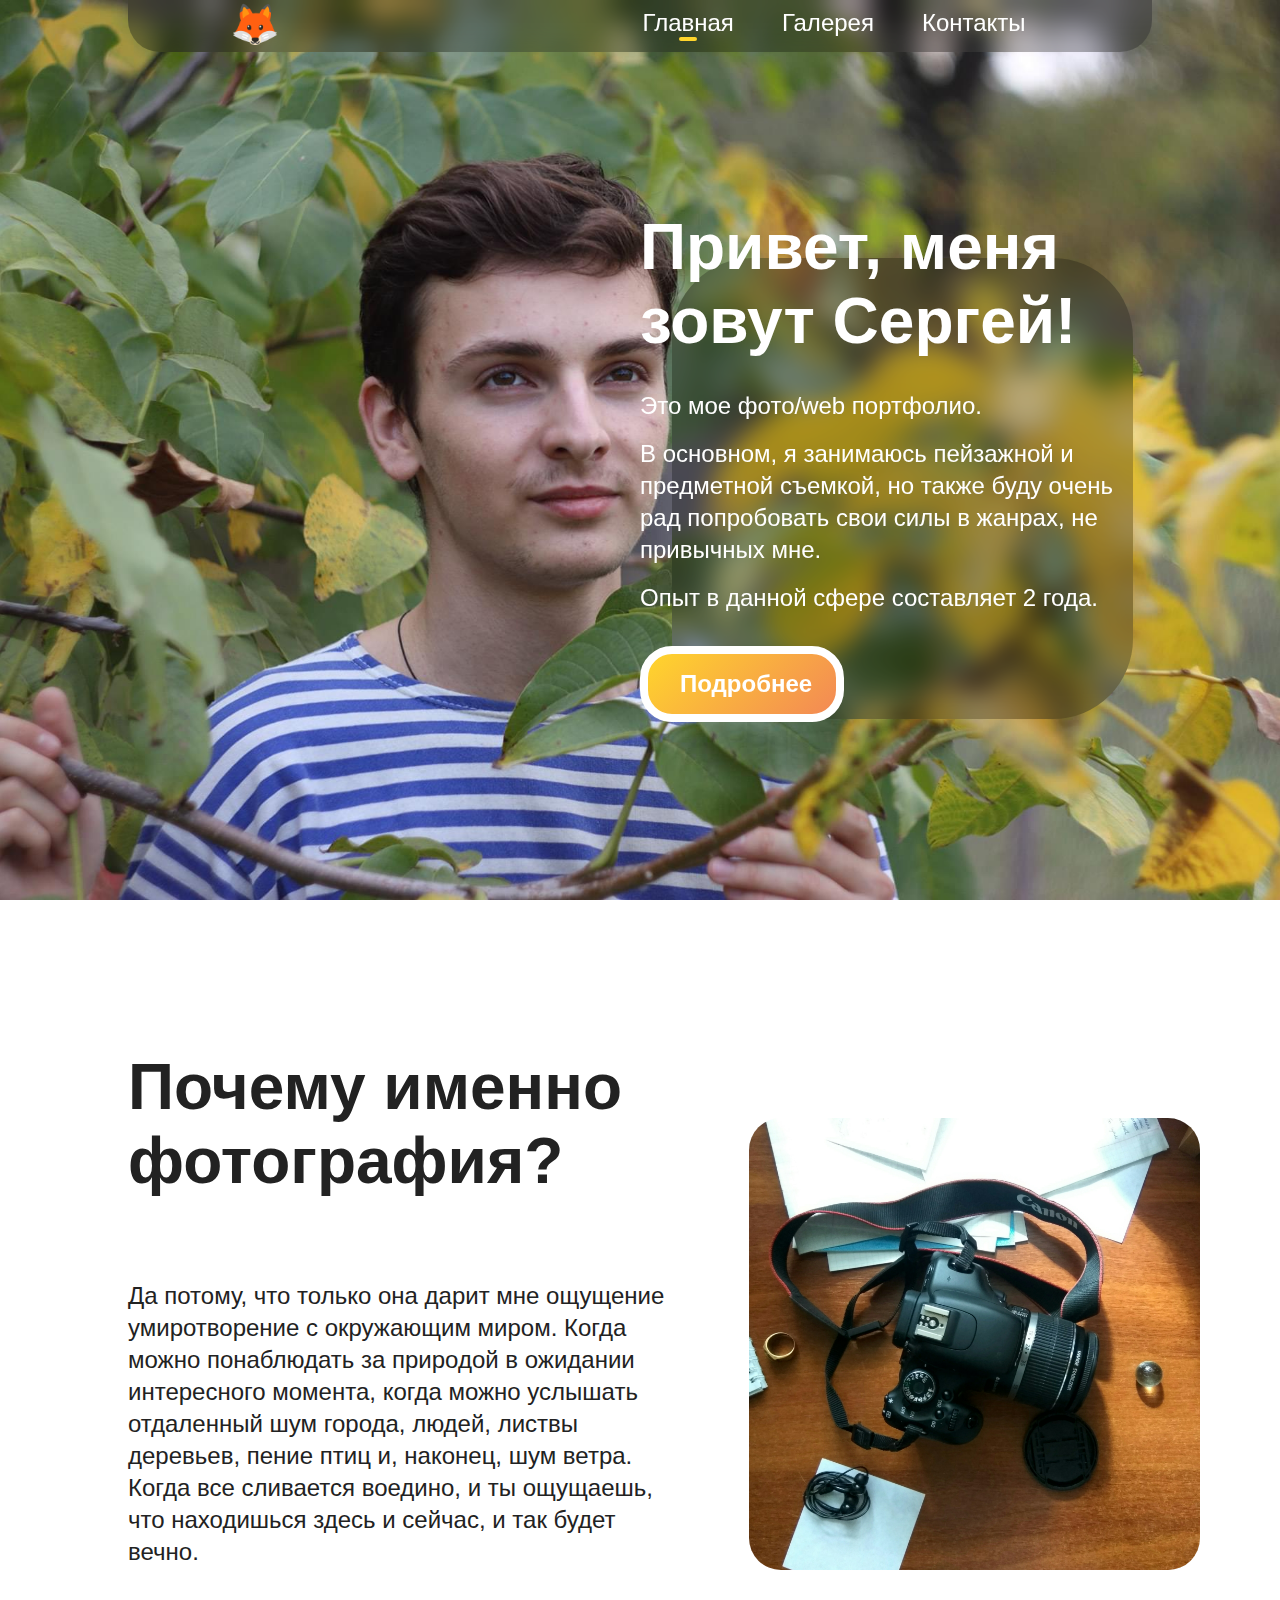
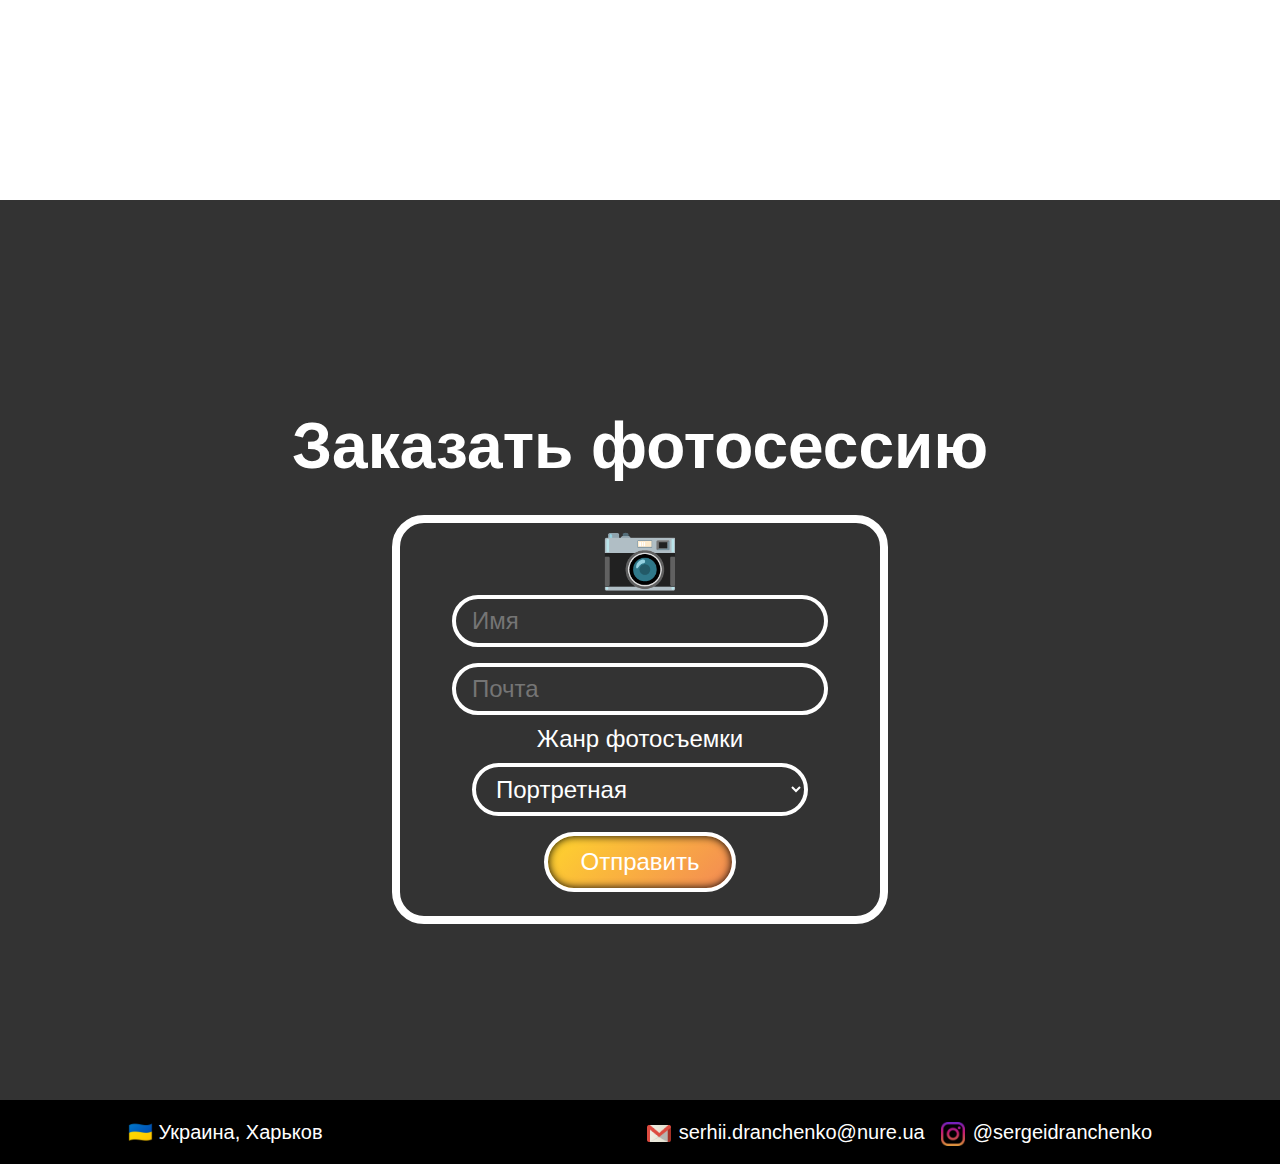
==== commit 3a9037d1: "1. Add media queries for mobile screens 2. Handle mobile menu with menuMobile.js 3. Changed header i" ====
--- a/index.html
+++ b/index.html
@@ -8,6 +8,8 @@
     <title>Sergei Dranchenko | Portfolio</title>
     <link rel="icon"
         href="data:image/svg+xml,<svg xmlns=%22http://www.w3.org/2000/svg%22 viewBox=%220 0 100 100%22><text y=%22.9em%22 font-size=%2290%22>🦊</text></svg>">
+    <link rel="stylesheet" href="https://fonts.googleapis.com/icon?family=Material+Icons">
+
     <link rel="stylesheet" href="./src/style/index.css">
     <link rel="stylesheet" href="./src/style/reset.css">
     <link rel="stylesheet" href="./src/style/constants.css">
@@ -20,9 +22,11 @@
 
 <body>
     <div class="page">
+        <i class="header--appear material-icons">menu</i>
         <header class="header">
             <div class="container">
                 <div class="header--wrap">
+                    <i class="header--disappear material-icons">close</i>
                     <div class="header--logo">
                         <p>🦊</p>
                     </div>
@@ -32,8 +36,12 @@
                                 <a href="./index.html">Главная</a>
                                 <div class="current"></div>
                             </li>
-                            <li class="nav--item"><a href="./gallery.html">Галерея</a></li>
-                            <li class="nav--item"><a href="./contacts.html">Контакты</a></li>
+                            <li class="nav--item">
+                                <a href="./gallery.html">Галерея</a>
+                            </li>
+                            <li class="nav--item">
+                                <a href="./contacts.html">Контакты</a>
+                            </li>
                         </ul>
                     </nav>
                 </div>
@@ -43,6 +51,9 @@
             <section class="preview">
                 <div class="container">
                     <div class="preview--content content">
+                        <div class="preview--avatar">
+                            <img class="img" src="./src/img/index/main.jpg" alt="avatar">
+                        </div>
                         <div class="preview--wrap">
                             <div class="preview--title title">
                                 <h1>Привет, меня зовут Сергей!</h1>
@@ -142,6 +153,7 @@
         </footer>
     </div>
 </body>
-<script src="./src/script/script.js"></script>
+<script src="./src/script/index.js"></script>
+<script src="./src/script/menuMobile.js"></script>
 
 </html>--- a/src/style/index.css
+++ b/src/style/index.css
@@ -60,4 +60,44 @@
 
 .preview--btn:hover {
     width: 80%;
+}
+
+.preview--avatar {
+    display: none;
+}
+
+@media screen and (max-width: 425px) {
+    .preview {
+        text-align: center;
+        color: black;
+        background-image: none;
+    }
+
+    .preview--content {
+        flex-direction: column;
+    }
+
+    .preview--btn {
+        width: 90%;
+    }
+
+    .preview--btn:hover {
+        width: 90%
+    }
+
+    .preview--background {
+        display: none;
+    }
+
+    .preview--avatar {
+        display: block;
+        margin: 0 auto;
+        width: 20rem;
+        height: 20rem;
+    }
+
+    .preview--avatar>.img {
+        border-radius: 50%;
+        object-fit: cover;
+    }
 }--- a/src/style/constants.css
+++ b/src/style/constants.css
@@ -49,6 +49,7 @@
     object-fit: contain;
 }
 
+/* current link underline */
 .current {
     position: relative;
     height: 0.25rem;
@@ -59,4 +60,92 @@
     background: #FFD52C;
 
     transition: all 0.3s cubic-bezier(0.72, -0.26, 0.3, 1.25);
+}
+
+.coming-soon {
+    display: flex;
+    flex-direction: column;
+    justify-content: center;
+    position: relative;
+    top: 2rem;
+    left: 2rem;
+
+    width: 80%;
+    margin: 0 auto;
+    min-height: 10rem;
+    max-height: 15rem;
+    padding: 1rem 0;
+    margin-bottom: 2rem;
+
+    border-radius: 2rem;
+    background-color: rgb(199, 199, 199, 0.3);
+    margin-top: 3rem;
+    text-align: center;
+    line-height: normal;
+    z-index: 1;
+}
+
+.coming-soon::after {
+    content: ' ';
+    width: 100%;
+    height: 100%;
+    position: absolute;
+    top: -2.5rem;
+    left: -2.5rem;
+    border-radius: 2rem;
+    border: 0.5rem solid #3d3d3d;
+    background-color: rgb(199, 199, 199);
+    z-index: -1;
+}
+
+.coming-soon--content {
+    position: relative;
+    top: -2rem;
+    left: -2rem;
+}
+
+.coming-soon--img {
+    font-size: 5rem;
+}
+
+/* Font size media queries */
+@media screen and (min-width: 1920px) {
+    html {
+        font-size: 140%;
+    }
+}
+
+@media screen and (max-width: 1024px) {
+    html {
+        font-size: 70%;
+    }
+}
+
+@media screen and (max-width: 768px) {
+    html {
+        font-size: 50%;
+    }
+}
+
+@media screen and (max-width: 425px) {
+    html {
+        font-size: 70%;
+    }
+}
+
+@media screen and (max-width: 320px) {
+    html {
+        font-size: 60%;
+    }
+}
+
+/* Style media queries */
+@media screen and (max-width: 425px) {
+    .content {
+        padding: 4rem 0 4rem 0;
+    }
+
+    .container {
+        width: 90%;
+    }
 }--- a/src/style/header.css
+++ b/src/style/header.css
@@ -45,4 +45,53 @@
 
 .nav--item:hover>.current {
     width: 100%;
+}
+
+.header--disappear {
+    display: none;
+}
+
+.header--appear {
+    z-index: 2;
+    display: none;
+}
+
+@media screen and (max-width: 425px) {
+    .header {
+        top: -50%;
+        transition: top 0.6s ease-in-out;
+    }
+
+    .header.appear {
+        top: 0;
+    }
+
+    .header--appear.disappear {
+        top: -6rem;
+    }
+
+    .header--wrap {
+        flex-direction: column;
+    }
+
+    .nav--list {
+        flex-direction: column;
+        align-items: center;
+    }
+
+    .header--disappear {
+        display: block;
+        position: absolute;
+        right: 1rem;
+    }
+
+    .header--appear {
+        display: block;
+        position: fixed;
+        top: 1rem;
+        right: 1rem;
+
+        font-size: 3rem;
+        transition: 0.5s cubic-bezier(0.90, -0.70, 0.32, 1.45);
+    }
 }--- a/src/style/footer.css
+++ b/src/style/footer.css
@@ -37,4 +37,14 @@
 .footer--item>a>img {
     width: 1.5rem;
     margin-right: 0.15rem;
+}
+
+@media screen and (max-width: 425px) {
+    .footer--wrap {
+        flex-direction: column;
+    }
+
+    .footer--item {
+        margin: 0.25rem 0;
+    }
 }--- a/src/style/section.css
+++ b/src/style/section.css
@@ -18,4 +18,22 @@
     left: 3rem;
     max-width: 60vh;
     min-width: 30vw;
+}
+
+@media screen and (max-width: 425px) {
+    .section--information {
+        flex-direction: column;
+    }
+
+    .section--text {
+        top: 0rem;
+        margin-right: 0rem;
+        margin-bottom: 2rem;
+    }
+
+    .section--img {
+        top: 0rem;
+        left: 0rem;
+        max-width: 35vh;
+    }
 }--- a/src/style/application.css
+++ b/src/style/application.css
@@ -74,7 +74,7 @@
 
 .form--item:last-child {
     width: 40%;
-    padding: 1rem 0;
+    padding: 0.75rem 0;
     background: linear-gradient(316deg, #e46f4b, #e73c7e, #FFD52C);
     background-size: 400% 400%;
     animation: gradient 15s ease infinite;
@@ -105,4 +105,14 @@
 
 .application--affirmation>p {
     margin: 1rem 0;
+}
+
+@media screen and (max-width: 425px) {
+    .application--content {
+        flex-direction: column;
+    }
+
+    .application--affirmation {
+        margin: 2rem auto;
+    }
 }